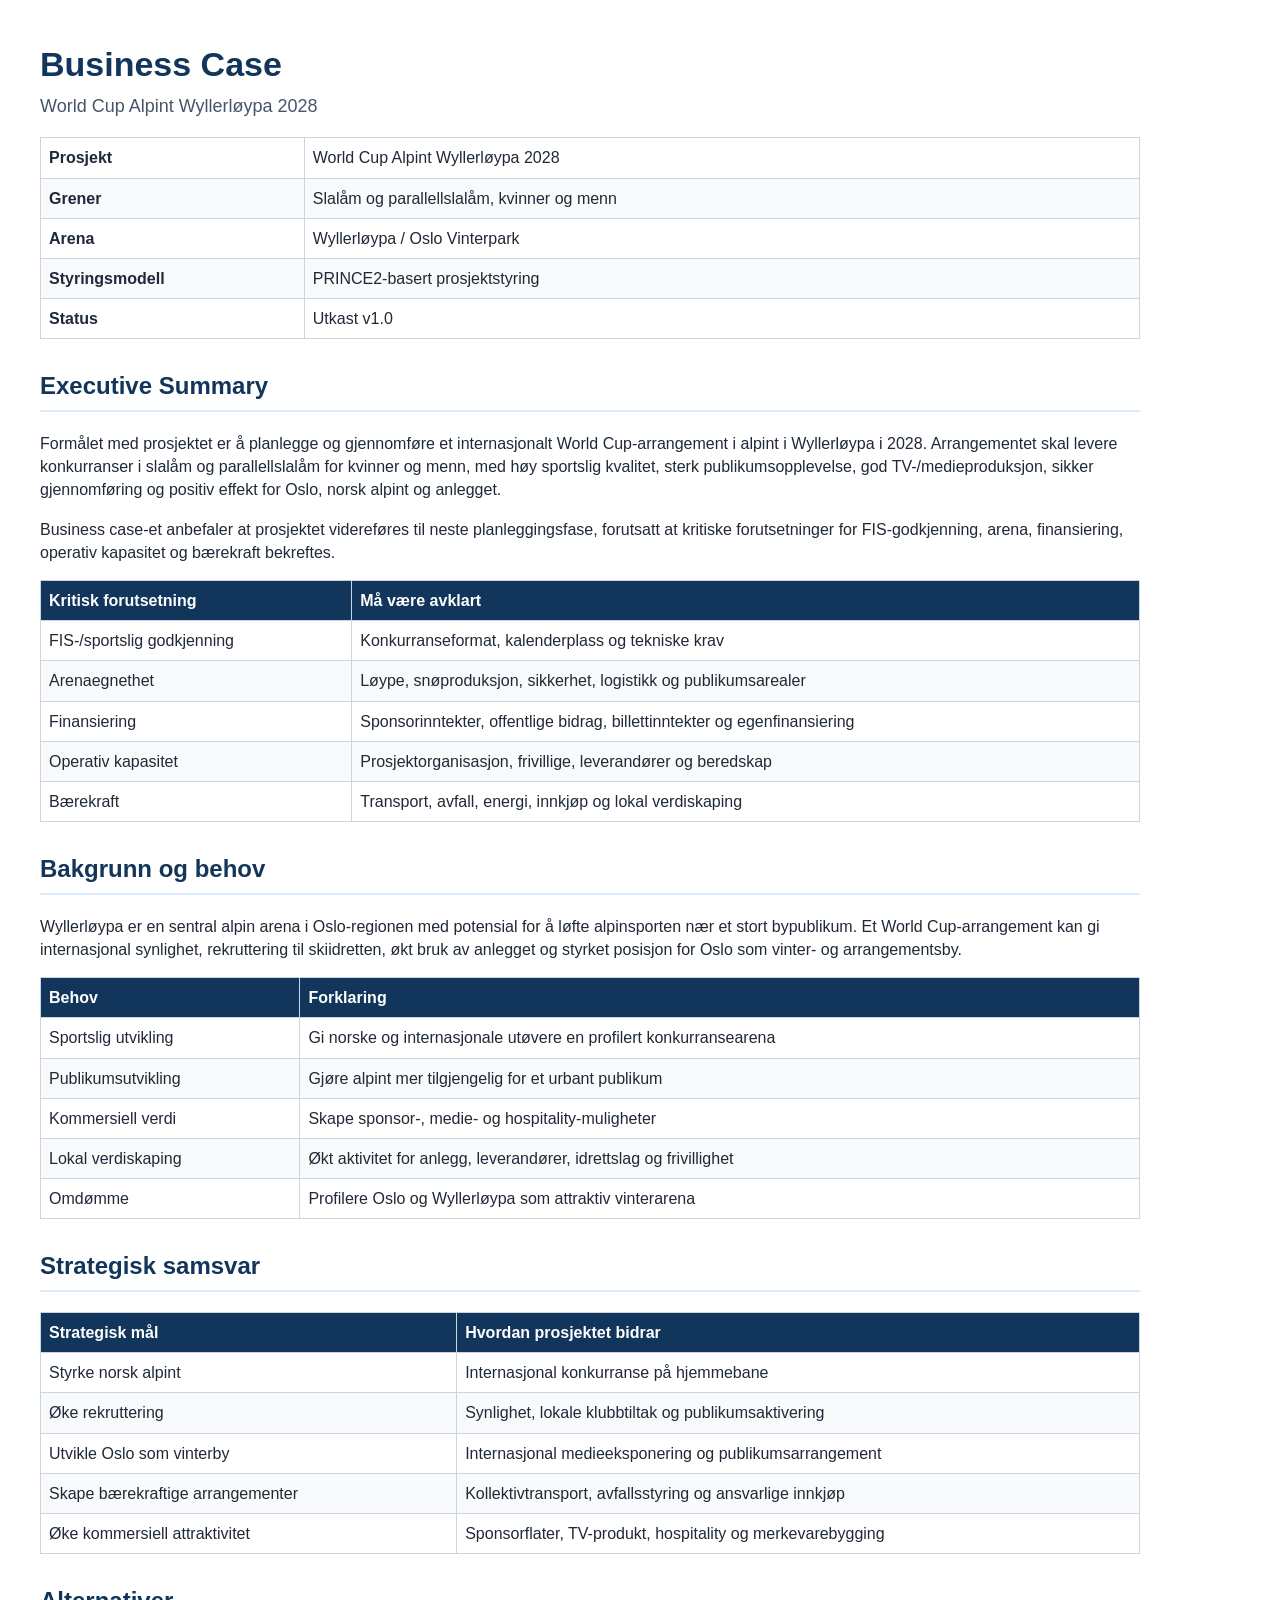
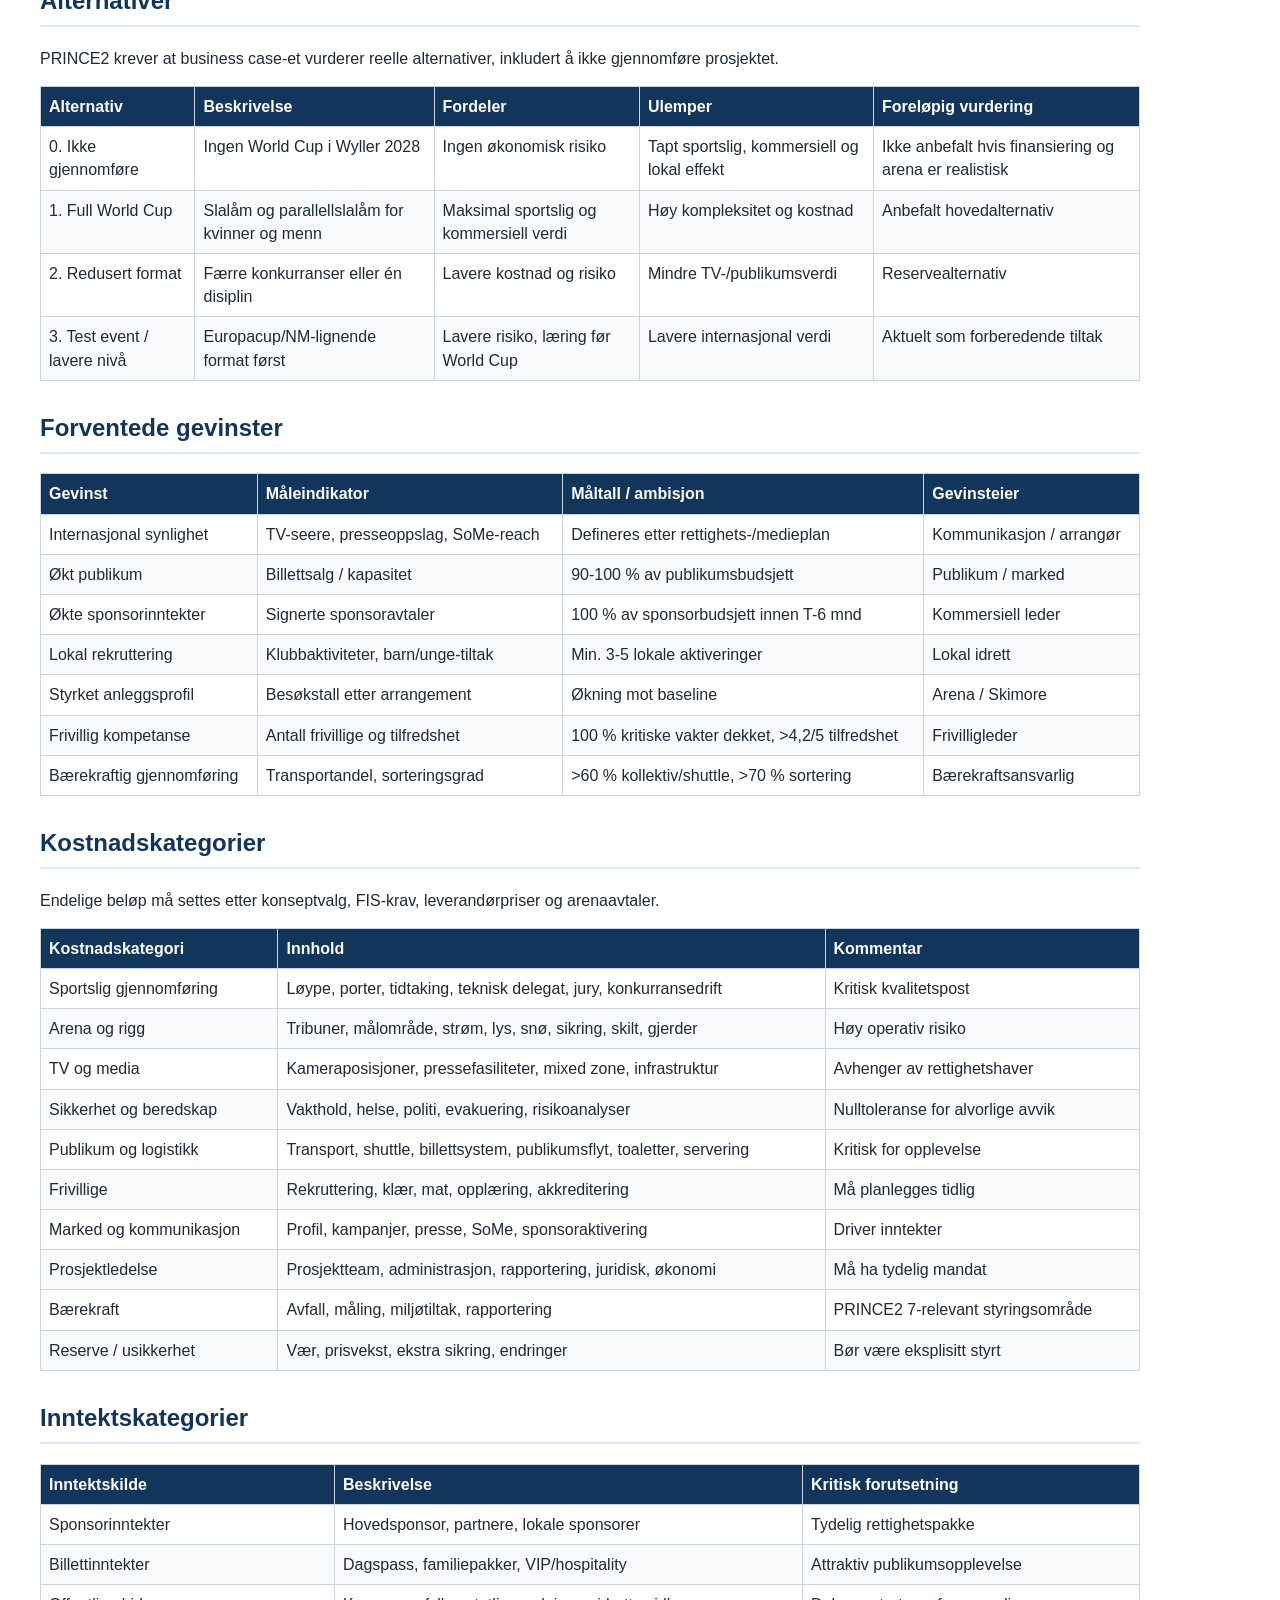
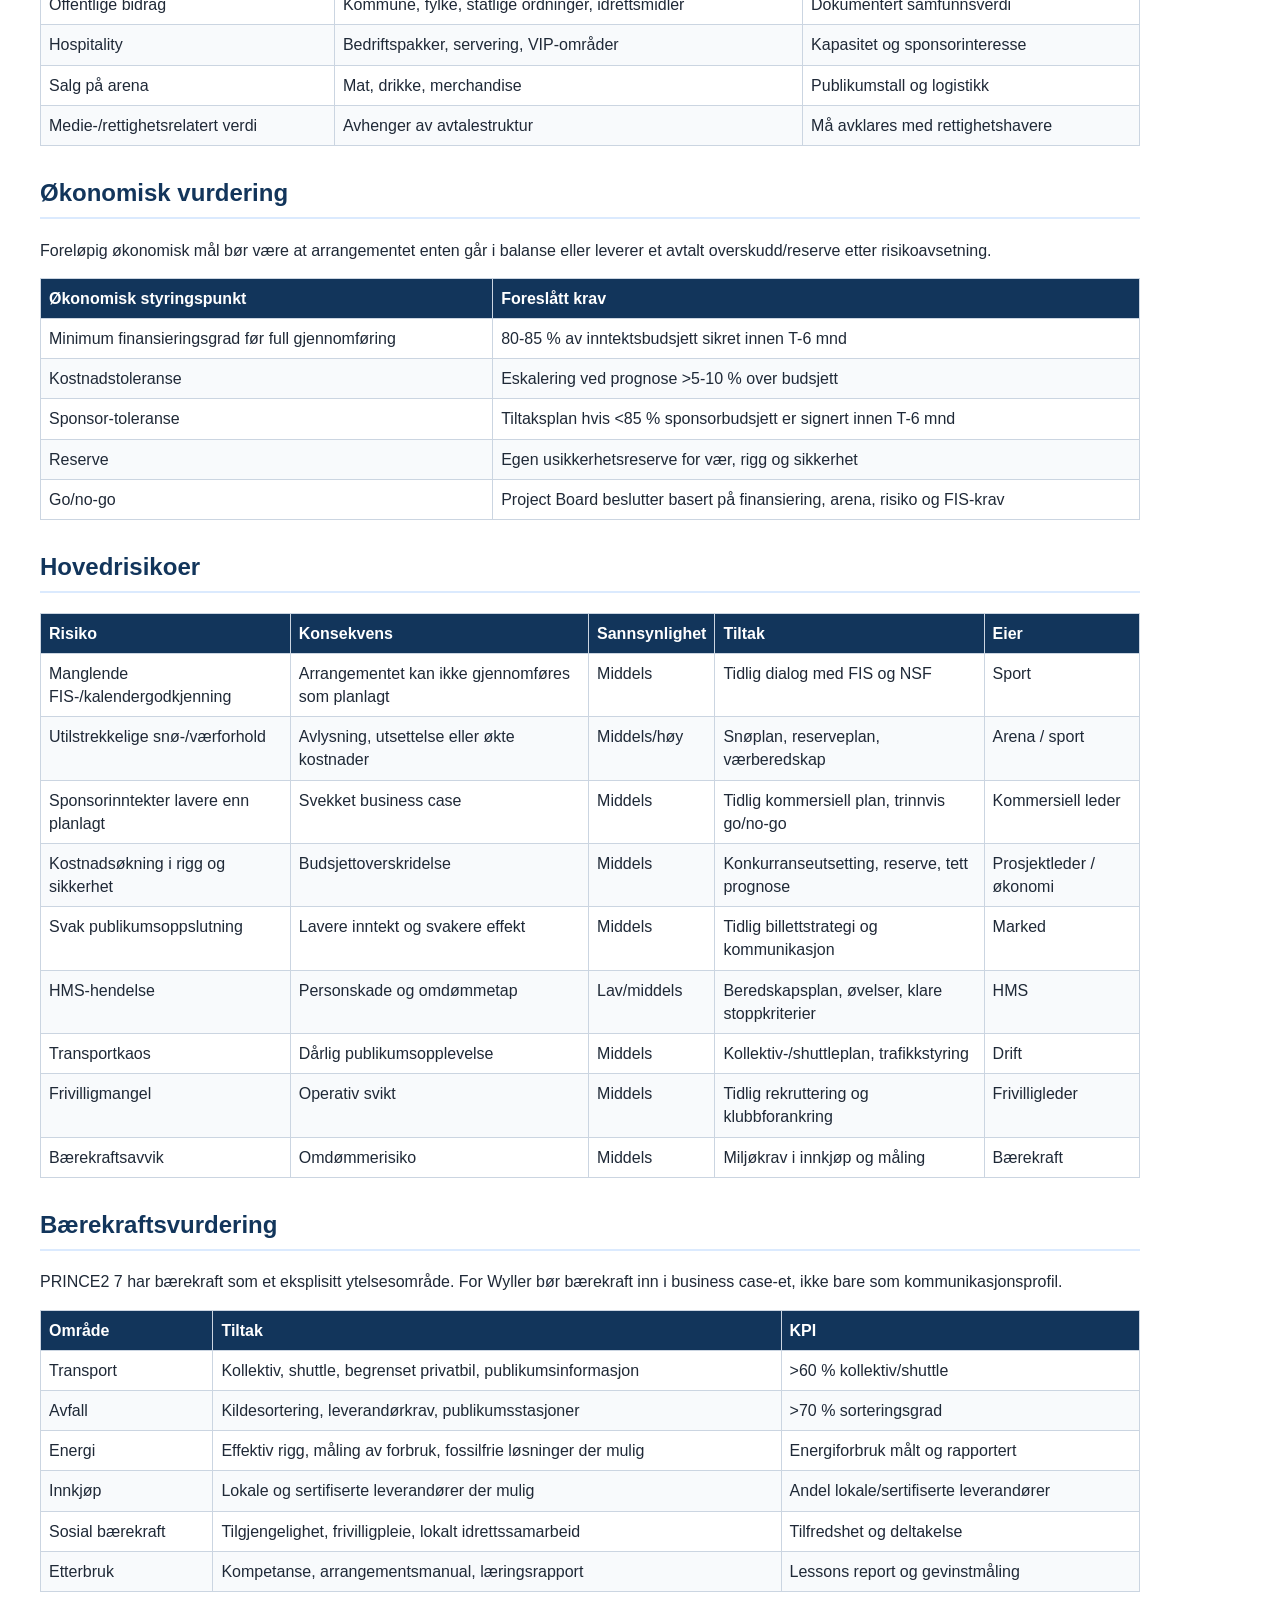
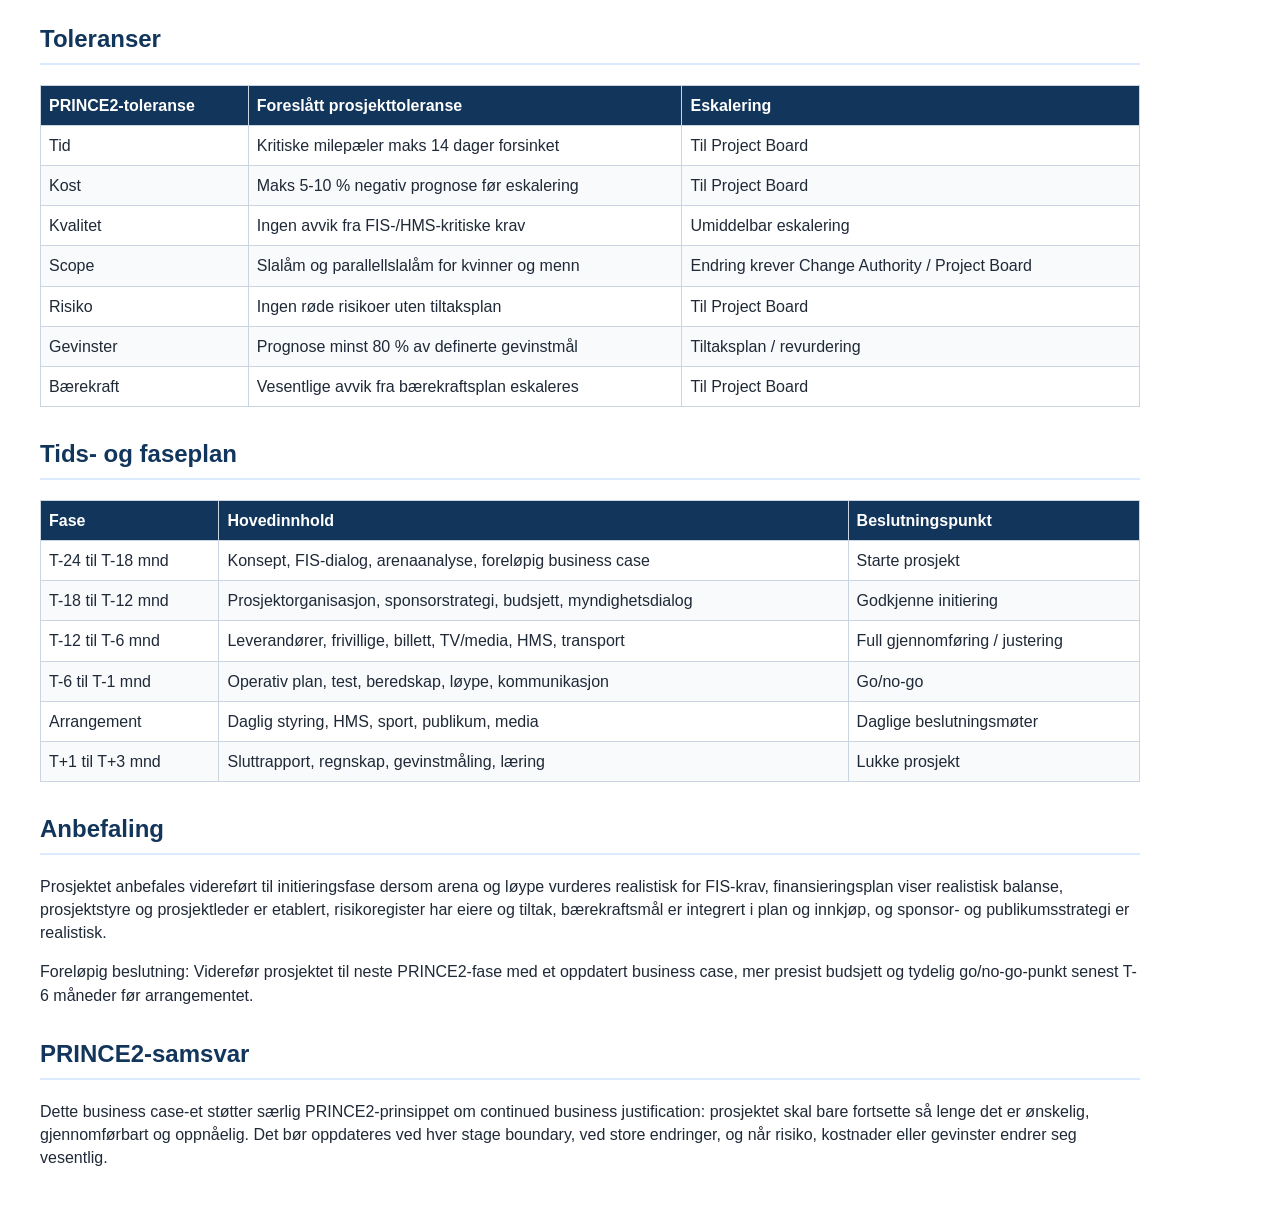
==== index.html @ 9fa23215 "Rename index to index.html" ====
<!doctype html><html lang="no"><head><meta charset="utf-8"><title>Business Case - World Cup Alpint Wyllerløypa 2028</title><style>body{font-family:Arial,sans-serif;color:#1f2937;line-height:1.45;margin:40px;max-width:1100px}h1{color:#12355b;font-size:34px;margin-bottom:4px}h2{color:#12355b;margin-top:30px;border-bottom:2px solid #dbeafe;padding-bottom:6px}table{border-collapse:collapse;width:100%;margin:14px 0 22px}th{background:#12355b;color:white;text-align:left}th,td{border:1px solid #cbd5e1;padding:8px;vertical-align:top}tr:nth-child(even) td{background:#f8fafc}.meta td:first-child{font-weight:bold;width:24%}.subtitle{color:#475569;font-size:18px;margin-top:0}</style></head><body>
<h1>Business Case</h1><p class='subtitle'>World Cup Alpint Wyllerløypa 2028</p>
<table class='meta'><tbody><tr><td>Prosjekt</td><td>World Cup Alpint Wyllerløypa 2028</td></tr><tr><td>Grener</td><td>Slalåm og parallellslalåm, kvinner og menn</td></tr><tr><td>Arena</td><td>Wyllerløypa / Oslo Vinterpark</td></tr><tr><td>Styringsmodell</td><td>PRINCE2-basert prosjektstyring</td></tr><tr><td>Status</td><td>Utkast v1.0</td></tr></tbody></table>
<h2>Executive Summary</h2>
<p>Formålet med prosjektet er å planlegge og gjennomføre et internasjonalt World Cup-arrangement i alpint i Wyllerløypa i 2028. Arrangementet skal levere konkurranser i slalåm og parallellslalåm for kvinner og menn, med høy sportslig kvalitet, sterk publikumsopplevelse, god TV-/medieproduksjon, sikker gjennomføring og positiv effekt for Oslo, norsk alpint og anlegget.</p>
<p>Business case-et anbefaler at prosjektet videreføres til neste planleggingsfase, forutsatt at kritiske forutsetninger for FIS-godkjenning, arena, finansiering, operativ kapasitet og bærekraft bekreftes.</p>
<table><thead><tr><th>Kritisk forutsetning</th><th>Må være avklart</th></tr></thead><tbody>
<tr><td>FIS-/sportslig godkjenning</td><td>Konkurranseformat, kalenderplass og tekniske krav</td></tr>
<tr><td>Arenaegnethet</td><td>Løype, snøproduksjon, sikkerhet, logistikk og publikumsarealer</td></tr>
<tr><td>Finansiering</td><td>Sponsorinntekter, offentlige bidrag, billettinntekter og egenfinansiering</td></tr>
<tr><td>Operativ kapasitet</td><td>Prosjektorganisasjon, frivillige, leverandører og beredskap</td></tr>
<tr><td>Bærekraft</td><td>Transport, avfall, energi, innkjøp og lokal verdiskaping</td></tr>
</tbody></table>
<h2>Bakgrunn og behov</h2>
<p>Wyllerløypa er en sentral alpin arena i Oslo-regionen med potensial for å løfte alpinsporten nær et stort bypublikum. Et World Cup-arrangement kan gi internasjonal synlighet, rekruttering til skiidretten, økt bruk av anlegget og styrket posisjon for Oslo som vinter- og arrangementsby.</p>
<table><thead><tr><th>Behov</th><th>Forklaring</th></tr></thead><tbody>
<tr><td>Sportslig utvikling</td><td>Gi norske og internasjonale utøvere en profilert konkurransearena</td></tr>
<tr><td>Publikumsutvikling</td><td>Gjøre alpint mer tilgjengelig for et urbant publikum</td></tr>
<tr><td>Kommersiell verdi</td><td>Skape sponsor-, medie- og hospitality-muligheter</td></tr>
<tr><td>Lokal verdiskaping</td><td>Økt aktivitet for anlegg, leverandører, idrettslag og frivillighet</td></tr>
<tr><td>Omdømme</td><td>Profilere Oslo og Wyllerløypa som attraktiv vinterarena</td></tr>
</tbody></table>
<h2>Strategisk samsvar</h2>
<table><thead><tr><th>Strategisk mål</th><th>Hvordan prosjektet bidrar</th></tr></thead><tbody>
<tr><td>Styrke norsk alpint</td><td>Internasjonal konkurranse på hjemmebane</td></tr>
<tr><td>Øke rekruttering</td><td>Synlighet, lokale klubbtiltak og publikumsaktivering</td></tr>
<tr><td>Utvikle Oslo som vinterby</td><td>Internasjonal medieeksponering og publikumsarrangement</td></tr>
<tr><td>Skape bærekraftige arrangementer</td><td>Kollektivtransport, avfallsstyring og ansvarlige innkjøp</td></tr>
<tr><td>Øke kommersiell attraktivitet</td><td>Sponsorflater, TV-produkt, hospitality og merkevarebygging</td></tr>
</tbody></table>
<h2>Alternativer</h2>
<p>PRINCE2 krever at business case-et vurderer reelle alternativer, inkludert å ikke gjennomføre prosjektet.</p>
<table><thead><tr><th>Alternativ</th><th>Beskrivelse</th><th>Fordeler</th><th>Ulemper</th><th>Foreløpig vurdering</th></tr></thead><tbody>
<tr><td>0. Ikke gjennomføre</td><td>Ingen World Cup i Wyller 2028</td><td>Ingen økonomisk risiko</td><td>Tapt sportslig, kommersiell og lokal effekt</td><td>Ikke anbefalt hvis finansiering og arena er realistisk</td></tr>
<tr><td>1. Full World Cup</td><td>Slalåm og parallellslalåm for kvinner og menn</td><td>Maksimal sportslig og kommersiell verdi</td><td>Høy kompleksitet og kostnad</td><td>Anbefalt hovedalternativ</td></tr>
<tr><td>2. Redusert format</td><td>Færre konkurranser eller én disiplin</td><td>Lavere kostnad og risiko</td><td>Mindre TV-/publikumsverdi</td><td>Reservealternativ</td></tr>
<tr><td>3. Test event / lavere nivå</td><td>Europacup/NM-lignende format først</td><td>Lavere risiko, læring før World Cup</td><td>Lavere internasjonal verdi</td><td>Aktuelt som forberedende tiltak</td></tr>
</tbody></table>
<h2>Forventede gevinster</h2>
<table><thead><tr><th>Gevinst</th><th>Måleindikator</th><th>Måltall / ambisjon</th><th>Gevinsteier</th></tr></thead><tbody>
<tr><td>Internasjonal synlighet</td><td>TV-seere, presseoppslag, SoMe-reach</td><td>Defineres etter rettighets-/medieplan</td><td>Kommunikasjon / arrangør</td></tr>
<tr><td>Økt publikum</td><td>Billettsalg / kapasitet</td><td>90-100 % av publikumsbudsjett</td><td>Publikum / marked</td></tr>
<tr><td>Økte sponsorinntekter</td><td>Signerte sponsoravtaler</td><td>100 % av sponsorbudsjett innen T-6 mnd</td><td>Kommersiell leder</td></tr>
<tr><td>Lokal rekruttering</td><td>Klubbaktiviteter, barn/unge-tiltak</td><td>Min. 3-5 lokale aktiveringer</td><td>Lokal idrett</td></tr>
<tr><td>Styrket anleggsprofil</td><td>Besøkstall etter arrangement</td><td>Økning mot baseline</td><td>Arena / Skimore</td></tr>
<tr><td>Frivillig kompetanse</td><td>Antall frivillige og tilfredshet</td><td>100 % kritiske vakter dekket, &gt;4,2/5 tilfredshet</td><td>Frivilligleder</td></tr>
<tr><td>Bærekraftig gjennomføring</td><td>Transportandel, sorteringsgrad</td><td>&gt;60 % kollektiv/shuttle, &gt;70 % sortering</td><td>Bærekraftsansvarlig</td></tr>
</tbody></table>
<h2>Kostnadskategorier</h2>
<p>Endelige beløp må settes etter konseptvalg, FIS-krav, leverandørpriser og arenaavtaler.</p>
<table><thead><tr><th>Kostnadskategori</th><th>Innhold</th><th>Kommentar</th></tr></thead><tbody>
<tr><td>Sportslig gjennomføring</td><td>Løype, porter, tidtaking, teknisk delegat, jury, konkurransedrift</td><td>Kritisk kvalitetspost</td></tr>
<tr><td>Arena og rigg</td><td>Tribuner, målområde, strøm, lys, snø, sikring, skilt, gjerder</td><td>Høy operativ risiko</td></tr>
<tr><td>TV og media</td><td>Kameraposisjoner, pressefasiliteter, mixed zone, infrastruktur</td><td>Avhenger av rettighetshaver</td></tr>
<tr><td>Sikkerhet og beredskap</td><td>Vakthold, helse, politi, evakuering, risikoanalyser</td><td>Nulltoleranse for alvorlige avvik</td></tr>
<tr><td>Publikum og logistikk</td><td>Transport, shuttle, billettsystem, publikumsflyt, toaletter, servering</td><td>Kritisk for opplevelse</td></tr>
<tr><td>Frivillige</td><td>Rekruttering, klær, mat, opplæring, akkreditering</td><td>Må planlegges tidlig</td></tr>
<tr><td>Marked og kommunikasjon</td><td>Profil, kampanjer, presse, SoMe, sponsoraktivering</td><td>Driver inntekter</td></tr>
<tr><td>Prosjektledelse</td><td>Prosjektteam, administrasjon, rapportering, juridisk, økonomi</td><td>Må ha tydelig mandat</td></tr>
<tr><td>Bærekraft</td><td>Avfall, måling, miljøtiltak, rapportering</td><td>PRINCE2 7-relevant styringsområde</td></tr>
<tr><td>Reserve / usikkerhet</td><td>Vær, prisvekst, ekstra sikring, endringer</td><td>Bør være eksplisitt styrt</td></tr>
</tbody></table>
<h2>Inntektskategorier</h2>
<table><thead><tr><th>Inntektskilde</th><th>Beskrivelse</th><th>Kritisk forutsetning</th></tr></thead><tbody>
<tr><td>Sponsorinntekter</td><td>Hovedsponsor, partnere, lokale sponsorer</td><td>Tydelig rettighetspakke</td></tr>
<tr><td>Billettinntekter</td><td>Dagspass, familiepakker, VIP/hospitality</td><td>Attraktiv publikumsopplevelse</td></tr>
<tr><td>Offentlige bidrag</td><td>Kommune, fylke, statlige ordninger, idrettsmidler</td><td>Dokumentert samfunnsverdi</td></tr>
<tr><td>Hospitality</td><td>Bedriftspakker, servering, VIP-områder</td><td>Kapasitet og sponsorinteresse</td></tr>
<tr><td>Salg på arena</td><td>Mat, drikke, merchandise</td><td>Publikumstall og logistikk</td></tr>
<tr><td>Medie-/rettighetsrelatert verdi</td><td>Avhenger av avtalestruktur</td><td>Må avklares med rettighetshavere</td></tr>
</tbody></table>
<h2>Økonomisk vurdering</h2>
<p>Foreløpig økonomisk mål bør være at arrangementet enten går i balanse eller leverer et avtalt overskudd/reserve etter risikoavsetning.</p>
<table><thead><tr><th>Økonomisk styringspunkt</th><th>Foreslått krav</th></tr></thead><tbody>
<tr><td>Minimum finansieringsgrad før full gjennomføring</td><td>80-85 % av inntektsbudsjett sikret innen T-6 mnd</td></tr>
<tr><td>Kostnadstoleranse</td><td>Eskalering ved prognose &gt;5-10 % over budsjett</td></tr>
<tr><td>Sponsor-toleranse</td><td>Tiltaksplan hvis &lt;85 % sponsorbudsjett er signert innen T-6 mnd</td></tr>
<tr><td>Reserve</td><td>Egen usikkerhetsreserve for vær, rigg og sikkerhet</td></tr>
<tr><td>Go/no-go</td><td>Project Board beslutter basert på finansiering, arena, risiko og FIS-krav</td></tr>
</tbody></table>
<h2>Hovedrisikoer</h2>
<table><thead><tr><th>Risiko</th><th>Konsekvens</th><th>Sannsynlighet</th><th>Tiltak</th><th>Eier</th></tr></thead><tbody>
<tr><td>Manglende FIS-/kalendergodkjenning</td><td>Arrangementet kan ikke gjennomføres som planlagt</td><td>Middels</td><td>Tidlig dialog med FIS og NSF</td><td>Sport</td></tr>
<tr><td>Utilstrekkelige snø-/værforhold</td><td>Avlysning, utsettelse eller økte kostnader</td><td>Middels/høy</td><td>Snøplan, reserveplan, værberedskap</td><td>Arena / sport</td></tr>
<tr><td>Sponsorinntekter lavere enn planlagt</td><td>Svekket business case</td><td>Middels</td><td>Tidlig kommersiell plan, trinnvis go/no-go</td><td>Kommersiell leder</td></tr>
<tr><td>Kostnadsøkning i rigg og sikkerhet</td><td>Budsjettoverskridelse</td><td>Middels</td><td>Konkurranseutsetting, reserve, tett prognose</td><td>Prosjektleder / økonomi</td></tr>
<tr><td>Svak publikumsoppslutning</td><td>Lavere inntekt og svakere effekt</td><td>Middels</td><td>Tidlig billettstrategi og kommunikasjon</td><td>Marked</td></tr>
<tr><td>HMS-hendelse</td><td>Personskade og omdømmetap</td><td>Lav/middels</td><td>Beredskapsplan, øvelser, klare stoppkriterier</td><td>HMS</td></tr>
<tr><td>Transportkaos</td><td>Dårlig publikumsopplevelse</td><td>Middels</td><td>Kollektiv-/shuttleplan, trafikkstyring</td><td>Drift</td></tr>
<tr><td>Frivilligmangel</td><td>Operativ svikt</td><td>Middels</td><td>Tidlig rekruttering og klubbforankring</td><td>Frivilligleder</td></tr>
<tr><td>Bærekraftsavvik</td><td>Omdømmerisiko</td><td>Middels</td><td>Miljøkrav i innkjøp og måling</td><td>Bærekraft</td></tr>
</tbody></table>
<h2>Bærekraftsvurdering</h2>
<p>PRINCE2 7 har bærekraft som et eksplisitt ytelsesområde. For Wyller bør bærekraft inn i business case-et, ikke bare som kommunikasjonsprofil.</p>
<table><thead><tr><th>Område</th><th>Tiltak</th><th>KPI</th></tr></thead><tbody>
<tr><td>Transport</td><td>Kollektiv, shuttle, begrenset privatbil, publikumsinformasjon</td><td>&gt;60 % kollektiv/shuttle</td></tr>
<tr><td>Avfall</td><td>Kildesortering, leverandørkrav, publikumsstasjoner</td><td>&gt;70 % sorteringsgrad</td></tr>
<tr><td>Energi</td><td>Effektiv rigg, måling av forbruk, fossilfrie løsninger der mulig</td><td>Energiforbruk målt og rapportert</td></tr>
<tr><td>Innkjøp</td><td>Lokale og sertifiserte leverandører der mulig</td><td>Andel lokale/sertifiserte leverandører</td></tr>
<tr><td>Sosial bærekraft</td><td>Tilgjengelighet, frivilligpleie, lokalt idrettssamarbeid</td><td>Tilfredshet og deltakelse</td></tr>
<tr><td>Etterbruk</td><td>Kompetanse, arrangementsmanual, læringsrapport</td><td>Lessons report og gevinstmåling</td></tr>
</tbody></table>
<h2>Toleranser</h2>
<table><thead><tr><th>PRINCE2-toleranse</th><th>Foreslått prosjekttoleranse</th><th>Eskalering</th></tr></thead><tbody>
<tr><td>Tid</td><td>Kritiske milepæler maks 14 dager forsinket</td><td>Til Project Board</td></tr>
<tr><td>Kost</td><td>Maks 5-10 % negativ prognose før eskalering</td><td>Til Project Board</td></tr>
<tr><td>Kvalitet</td><td>Ingen avvik fra FIS-/HMS-kritiske krav</td><td>Umiddelbar eskalering</td></tr>
<tr><td>Scope</td><td>Slalåm og parallellslalåm for kvinner og menn</td><td>Endring krever Change Authority / Project Board</td></tr>
<tr><td>Risiko</td><td>Ingen røde risikoer uten tiltaksplan</td><td>Til Project Board</td></tr>
<tr><td>Gevinster</td><td>Prognose minst 80 % av definerte gevinstmål</td><td>Tiltaksplan / revurdering</td></tr>
<tr><td>Bærekraft</td><td>Vesentlige avvik fra bærekraftsplan eskaleres</td><td>Til Project Board</td></tr>
</tbody></table>
<h2>Tids- og faseplan</h2>
<table><thead><tr><th>Fase</th><th>Hovedinnhold</th><th>Beslutningspunkt</th></tr></thead><tbody>
<tr><td>T-24 til T-18 mnd</td><td>Konsept, FIS-dialog, arenaanalyse, foreløpig business case</td><td>Starte prosjekt</td></tr>
<tr><td>T-18 til T-12 mnd</td><td>Prosjektorganisasjon, sponsorstrategi, budsjett, myndighetsdialog</td><td>Godkjenne initiering</td></tr>
<tr><td>T-12 til T-6 mnd</td><td>Leverandører, frivillige, billett, TV/media, HMS, transport</td><td>Full gjennomføring / justering</td></tr>
<tr><td>T-6 til T-1 mnd</td><td>Operativ plan, test, beredskap, løype, kommunikasjon</td><td>Go/no-go</td></tr>
<tr><td>Arrangement</td><td>Daglig styring, HMS, sport, publikum, media</td><td>Daglige beslutningsmøter</td></tr>
<tr><td>T+1 til T+3 mnd</td><td>Sluttrapport, regnskap, gevinstmåling, læring</td><td>Lukke prosjekt</td></tr>
</tbody></table>
<h2>Anbefaling</h2>
<p>Prosjektet anbefales videreført til initieringsfase dersom arena og løype vurderes realistisk for FIS-krav, finansieringsplan viser realistisk balanse, prosjektstyre og prosjektleder er etablert, risikoregister har eiere og tiltak, bærekraftsmål er integrert i plan og innkjøp, og sponsor- og publikumsstrategi er realistisk.</p>
<p>Foreløpig beslutning: Viderefør prosjektet til neste PRINCE2-fase med et oppdatert business case, mer presist budsjett og tydelig go/no-go-punkt senest T-6 måneder før arrangementet.</p>
<h2>PRINCE2-samsvar</h2>
<p>Dette business case-et støtter særlig PRINCE2-prinsippet om continued business justification: prosjektet skal bare fortsette så lenge det er ønskelig, gjennomførbart og oppnåelig. Det bør oppdateres ved hver stage boundary, ved store endringer, og når risiko, kostnader eller gevinster endrer seg vesentlig.</p>
</body></html>
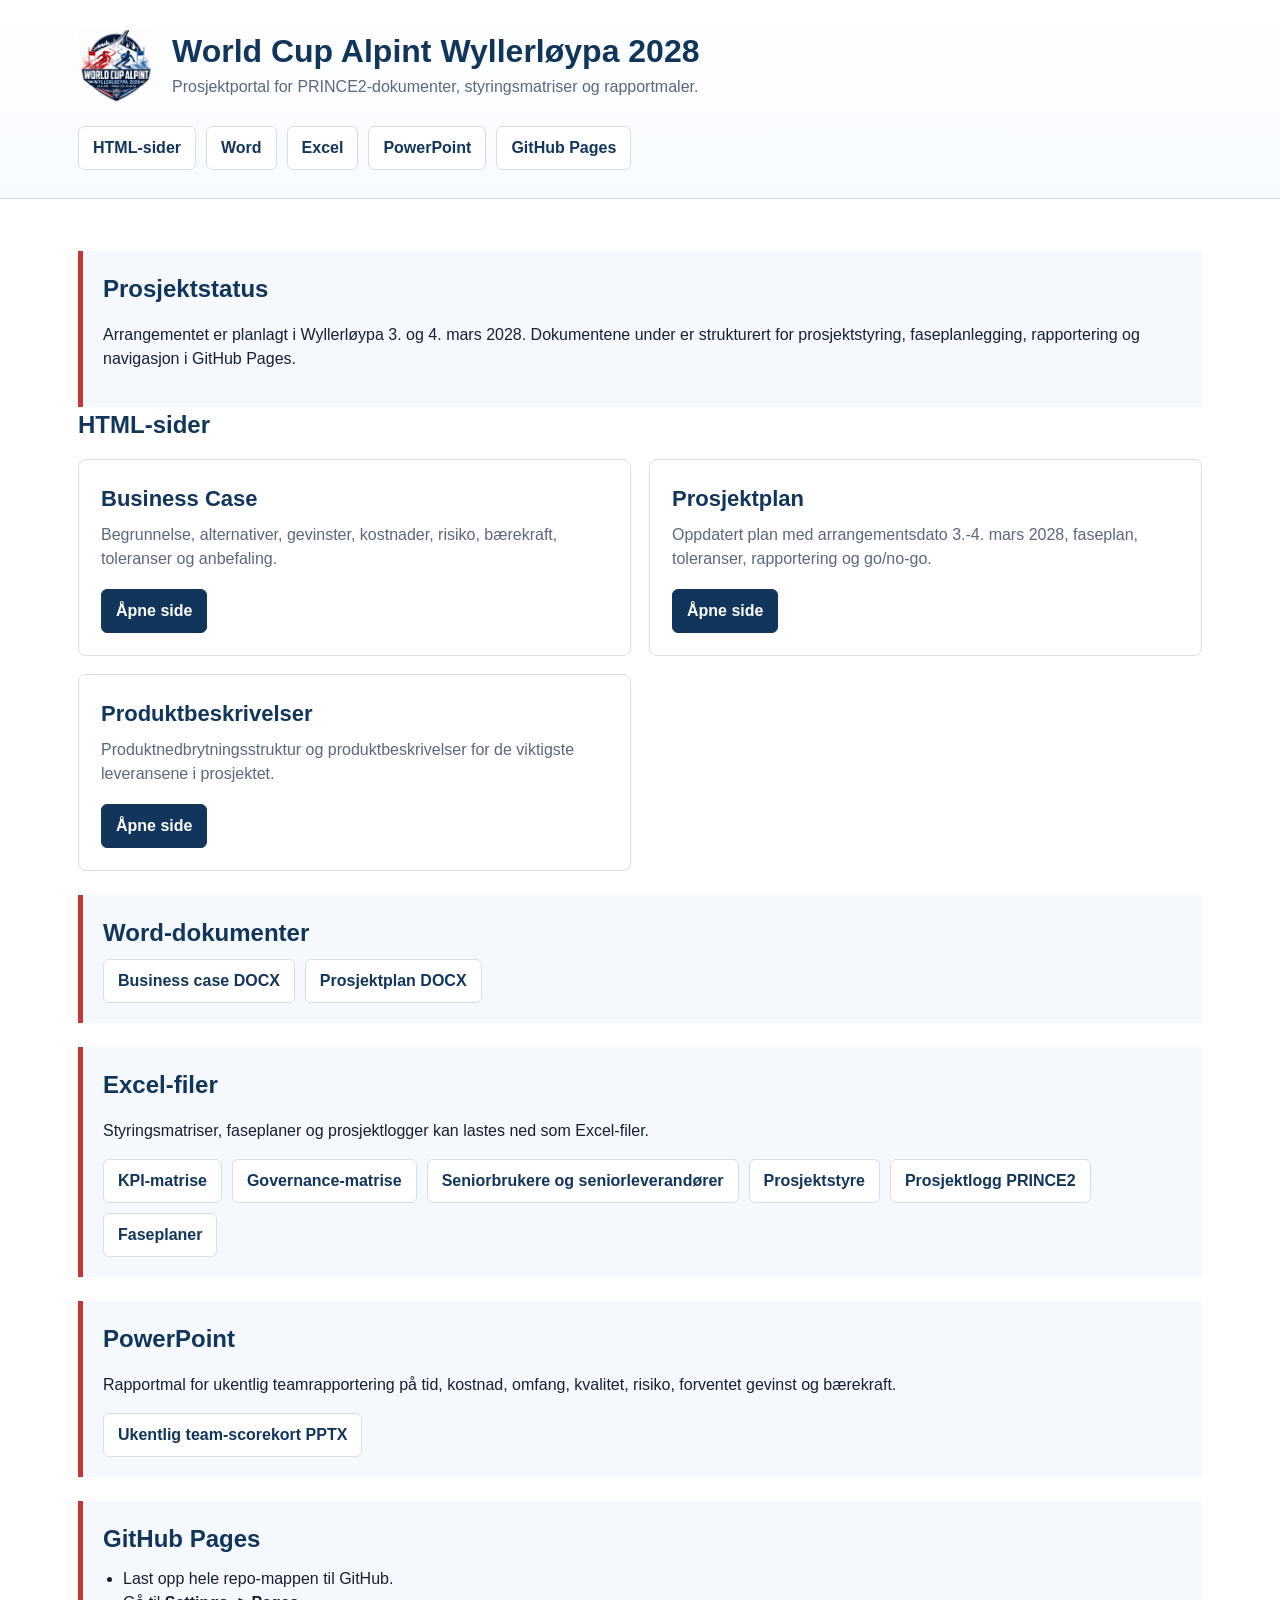
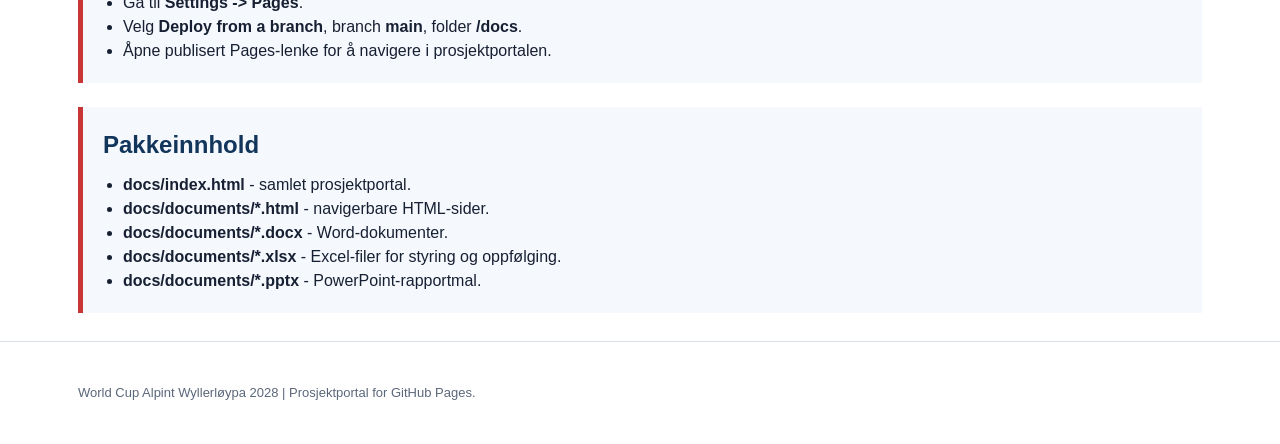
==== commit 23f03efa: "Add files via upload" ====
--- a/index.html
+++ b/index.html
@@ -1,127 +1,121 @@
-<!doctype html><html lang="no"><head><meta charset="utf-8"><title>Business Case - World Cup Alpint Wyllerløypa 2028</title><style>body{font-family:Arial,sans-serif;color:#1f2937;line-height:1.45;margin:40px;max-width:1100px}h1{color:#12355b;font-size:34px;margin-bottom:4px}h2{color:#12355b;margin-top:30px;border-bottom:2px solid #dbeafe;padding-bottom:6px}table{border-collapse:collapse;width:100%;margin:14px 0 22px}th{background:#12355b;color:white;text-align:left}th,td{border:1px solid #cbd5e1;padding:8px;vertical-align:top}tr:nth-child(even) td{background:#f8fafc}.meta td:first-child{font-weight:bold;width:24%}.subtitle{color:#475569;font-size:18px;margin-top:0}</style></head><body>
-<h1>Business Case</h1><p class='subtitle'>World Cup Alpint Wyllerløypa 2028</p>
-<table class='meta'><tbody><tr><td>Prosjekt</td><td>World Cup Alpint Wyllerløypa 2028</td></tr><tr><td>Grener</td><td>Slalåm og parallellslalåm, kvinner og menn</td></tr><tr><td>Arena</td><td>Wyllerløypa / Oslo Vinterpark</td></tr><tr><td>Styringsmodell</td><td>PRINCE2-basert prosjektstyring</td></tr><tr><td>Status</td><td>Utkast v1.0</td></tr></tbody></table>
-<h2>Executive Summary</h2>
-<p>Formålet med prosjektet er å planlegge og gjennomføre et internasjonalt World Cup-arrangement i alpint i Wyllerløypa i 2028. Arrangementet skal levere konkurranser i slalåm og parallellslalåm for kvinner og menn, med høy sportslig kvalitet, sterk publikumsopplevelse, god TV-/medieproduksjon, sikker gjennomføring og positiv effekt for Oslo, norsk alpint og anlegget.</p>
-<p>Business case-et anbefaler at prosjektet videreføres til neste planleggingsfase, forutsatt at kritiske forutsetninger for FIS-godkjenning, arena, finansiering, operativ kapasitet og bærekraft bekreftes.</p>
-<table><thead><tr><th>Kritisk forutsetning</th><th>Må være avklart</th></tr></thead><tbody>
-<tr><td>FIS-/sportslig godkjenning</td><td>Konkurranseformat, kalenderplass og tekniske krav</td></tr>
-<tr><td>Arenaegnethet</td><td>Løype, snøproduksjon, sikkerhet, logistikk og publikumsarealer</td></tr>
-<tr><td>Finansiering</td><td>Sponsorinntekter, offentlige bidrag, billettinntekter og egenfinansiering</td></tr>
-<tr><td>Operativ kapasitet</td><td>Prosjektorganisasjon, frivillige, leverandører og beredskap</td></tr>
-<tr><td>Bærekraft</td><td>Transport, avfall, energi, innkjøp og lokal verdiskaping</td></tr>
-</tbody></table>
-<h2>Bakgrunn og behov</h2>
-<p>Wyllerløypa er en sentral alpin arena i Oslo-regionen med potensial for å løfte alpinsporten nær et stort bypublikum. Et World Cup-arrangement kan gi internasjonal synlighet, rekruttering til skiidretten, økt bruk av anlegget og styrket posisjon for Oslo som vinter- og arrangementsby.</p>
-<table><thead><tr><th>Behov</th><th>Forklaring</th></tr></thead><tbody>
-<tr><td>Sportslig utvikling</td><td>Gi norske og internasjonale utøvere en profilert konkurransearena</td></tr>
-<tr><td>Publikumsutvikling</td><td>Gjøre alpint mer tilgjengelig for et urbant publikum</td></tr>
-<tr><td>Kommersiell verdi</td><td>Skape sponsor-, medie- og hospitality-muligheter</td></tr>
-<tr><td>Lokal verdiskaping</td><td>Økt aktivitet for anlegg, leverandører, idrettslag og frivillighet</td></tr>
-<tr><td>Omdømme</td><td>Profilere Oslo og Wyllerløypa som attraktiv vinterarena</td></tr>
-</tbody></table>
-<h2>Strategisk samsvar</h2>
-<table><thead><tr><th>Strategisk mål</th><th>Hvordan prosjektet bidrar</th></tr></thead><tbody>
-<tr><td>Styrke norsk alpint</td><td>Internasjonal konkurranse på hjemmebane</td></tr>
-<tr><td>Øke rekruttering</td><td>Synlighet, lokale klubbtiltak og publikumsaktivering</td></tr>
-<tr><td>Utvikle Oslo som vinterby</td><td>Internasjonal medieeksponering og publikumsarrangement</td></tr>
-<tr><td>Skape bærekraftige arrangementer</td><td>Kollektivtransport, avfallsstyring og ansvarlige innkjøp</td></tr>
-<tr><td>Øke kommersiell attraktivitet</td><td>Sponsorflater, TV-produkt, hospitality og merkevarebygging</td></tr>
-</tbody></table>
-<h2>Alternativer</h2>
-<p>PRINCE2 krever at business case-et vurderer reelle alternativer, inkludert å ikke gjennomføre prosjektet.</p>
-<table><thead><tr><th>Alternativ</th><th>Beskrivelse</th><th>Fordeler</th><th>Ulemper</th><th>Foreløpig vurdering</th></tr></thead><tbody>
-<tr><td>0. Ikke gjennomføre</td><td>Ingen World Cup i Wyller 2028</td><td>Ingen økonomisk risiko</td><td>Tapt sportslig, kommersiell og lokal effekt</td><td>Ikke anbefalt hvis finansiering og arena er realistisk</td></tr>
-<tr><td>1. Full World Cup</td><td>Slalåm og parallellslalåm for kvinner og menn</td><td>Maksimal sportslig og kommersiell verdi</td><td>Høy kompleksitet og kostnad</td><td>Anbefalt hovedalternativ</td></tr>
-<tr><td>2. Redusert format</td><td>Færre konkurranser eller én disiplin</td><td>Lavere kostnad og risiko</td><td>Mindre TV-/publikumsverdi</td><td>Reservealternativ</td></tr>
-<tr><td>3. Test event / lavere nivå</td><td>Europacup/NM-lignende format først</td><td>Lavere risiko, læring før World Cup</td><td>Lavere internasjonal verdi</td><td>Aktuelt som forberedende tiltak</td></tr>
-</tbody></table>
-<h2>Forventede gevinster</h2>
-<table><thead><tr><th>Gevinst</th><th>Måleindikator</th><th>Måltall / ambisjon</th><th>Gevinsteier</th></tr></thead><tbody>
-<tr><td>Internasjonal synlighet</td><td>TV-seere, presseoppslag, SoMe-reach</td><td>Defineres etter rettighets-/medieplan</td><td>Kommunikasjon / arrangør</td></tr>
-<tr><td>Økt publikum</td><td>Billettsalg / kapasitet</td><td>90-100 % av publikumsbudsjett</td><td>Publikum / marked</td></tr>
-<tr><td>Økte sponsorinntekter</td><td>Signerte sponsoravtaler</td><td>100 % av sponsorbudsjett innen T-6 mnd</td><td>Kommersiell leder</td></tr>
-<tr><td>Lokal rekruttering</td><td>Klubbaktiviteter, barn/unge-tiltak</td><td>Min. 3-5 lokale aktiveringer</td><td>Lokal idrett</td></tr>
-<tr><td>Styrket anleggsprofil</td><td>Besøkstall etter arrangement</td><td>Økning mot baseline</td><td>Arena / Skimore</td></tr>
-<tr><td>Frivillig kompetanse</td><td>Antall frivillige og tilfredshet</td><td>100 % kritiske vakter dekket, &gt;4,2/5 tilfredshet</td><td>Frivilligleder</td></tr>
-<tr><td>Bærekraftig gjennomføring</td><td>Transportandel, sorteringsgrad</td><td>&gt;60 % kollektiv/shuttle, &gt;70 % sortering</td><td>Bærekraftsansvarlig</td></tr>
-</tbody></table>
-<h2>Kostnadskategorier</h2>
-<p>Endelige beløp må settes etter konseptvalg, FIS-krav, leverandørpriser og arenaavtaler.</p>
-<table><thead><tr><th>Kostnadskategori</th><th>Innhold</th><th>Kommentar</th></tr></thead><tbody>
-<tr><td>Sportslig gjennomføring</td><td>Løype, porter, tidtaking, teknisk delegat, jury, konkurransedrift</td><td>Kritisk kvalitetspost</td></tr>
-<tr><td>Arena og rigg</td><td>Tribuner, målområde, strøm, lys, snø, sikring, skilt, gjerder</td><td>Høy operativ risiko</td></tr>
-<tr><td>TV og media</td><td>Kameraposisjoner, pressefasiliteter, mixed zone, infrastruktur</td><td>Avhenger av rettighetshaver</td></tr>
-<tr><td>Sikkerhet og beredskap</td><td>Vakthold, helse, politi, evakuering, risikoanalyser</td><td>Nulltoleranse for alvorlige avvik</td></tr>
-<tr><td>Publikum og logistikk</td><td>Transport, shuttle, billettsystem, publikumsflyt, toaletter, servering</td><td>Kritisk for opplevelse</td></tr>
-<tr><td>Frivillige</td><td>Rekruttering, klær, mat, opplæring, akkreditering</td><td>Må planlegges tidlig</td></tr>
-<tr><td>Marked og kommunikasjon</td><td>Profil, kampanjer, presse, SoMe, sponsoraktivering</td><td>Driver inntekter</td></tr>
-<tr><td>Prosjektledelse</td><td>Prosjektteam, administrasjon, rapportering, juridisk, økonomi</td><td>Må ha tydelig mandat</td></tr>
-<tr><td>Bærekraft</td><td>Avfall, måling, miljøtiltak, rapportering</td><td>PRINCE2 7-relevant styringsområde</td></tr>
-<tr><td>Reserve / usikkerhet</td><td>Vær, prisvekst, ekstra sikring, endringer</td><td>Bør være eksplisitt styrt</td></tr>
-</tbody></table>
-<h2>Inntektskategorier</h2>
-<table><thead><tr><th>Inntektskilde</th><th>Beskrivelse</th><th>Kritisk forutsetning</th></tr></thead><tbody>
-<tr><td>Sponsorinntekter</td><td>Hovedsponsor, partnere, lokale sponsorer</td><td>Tydelig rettighetspakke</td></tr>
-<tr><td>Billettinntekter</td><td>Dagspass, familiepakker, VIP/hospitality</td><td>Attraktiv publikumsopplevelse</td></tr>
-<tr><td>Offentlige bidrag</td><td>Kommune, fylke, statlige ordninger, idrettsmidler</td><td>Dokumentert samfunnsverdi</td></tr>
-<tr><td>Hospitality</td><td>Bedriftspakker, servering, VIP-områder</td><td>Kapasitet og sponsorinteresse</td></tr>
-<tr><td>Salg på arena</td><td>Mat, drikke, merchandise</td><td>Publikumstall og logistikk</td></tr>
-<tr><td>Medie-/rettighetsrelatert verdi</td><td>Avhenger av avtalestruktur</td><td>Må avklares med rettighetshavere</td></tr>
-</tbody></table>
-<h2>Økonomisk vurdering</h2>
-<p>Foreløpig økonomisk mål bør være at arrangementet enten går i balanse eller leverer et avtalt overskudd/reserve etter risikoavsetning.</p>
-<table><thead><tr><th>Økonomisk styringspunkt</th><th>Foreslått krav</th></tr></thead><tbody>
-<tr><td>Minimum finansieringsgrad før full gjennomføring</td><td>80-85 % av inntektsbudsjett sikret innen T-6 mnd</td></tr>
-<tr><td>Kostnadstoleranse</td><td>Eskalering ved prognose &gt;5-10 % over budsjett</td></tr>
-<tr><td>Sponsor-toleranse</td><td>Tiltaksplan hvis &lt;85 % sponsorbudsjett er signert innen T-6 mnd</td></tr>
-<tr><td>Reserve</td><td>Egen usikkerhetsreserve for vær, rigg og sikkerhet</td></tr>
-<tr><td>Go/no-go</td><td>Project Board beslutter basert på finansiering, arena, risiko og FIS-krav</td></tr>
-</tbody></table>
-<h2>Hovedrisikoer</h2>
-<table><thead><tr><th>Risiko</th><th>Konsekvens</th><th>Sannsynlighet</th><th>Tiltak</th><th>Eier</th></tr></thead><tbody>
-<tr><td>Manglende FIS-/kalendergodkjenning</td><td>Arrangementet kan ikke gjennomføres som planlagt</td><td>Middels</td><td>Tidlig dialog med FIS og NSF</td><td>Sport</td></tr>
-<tr><td>Utilstrekkelige snø-/værforhold</td><td>Avlysning, utsettelse eller økte kostnader</td><td>Middels/høy</td><td>Snøplan, reserveplan, værberedskap</td><td>Arena / sport</td></tr>
-<tr><td>Sponsorinntekter lavere enn planlagt</td><td>Svekket business case</td><td>Middels</td><td>Tidlig kommersiell plan, trinnvis go/no-go</td><td>Kommersiell leder</td></tr>
-<tr><td>Kostnadsøkning i rigg og sikkerhet</td><td>Budsjettoverskridelse</td><td>Middels</td><td>Konkurranseutsetting, reserve, tett prognose</td><td>Prosjektleder / økonomi</td></tr>
-<tr><td>Svak publikumsoppslutning</td><td>Lavere inntekt og svakere effekt</td><td>Middels</td><td>Tidlig billettstrategi og kommunikasjon</td><td>Marked</td></tr>
-<tr><td>HMS-hendelse</td><td>Personskade og omdømmetap</td><td>Lav/middels</td><td>Beredskapsplan, øvelser, klare stoppkriterier</td><td>HMS</td></tr>
-<tr><td>Transportkaos</td><td>Dårlig publikumsopplevelse</td><td>Middels</td><td>Kollektiv-/shuttleplan, trafikkstyring</td><td>Drift</td></tr>
-<tr><td>Frivilligmangel</td><td>Operativ svikt</td><td>Middels</td><td>Tidlig rekruttering og klubbforankring</td><td>Frivilligleder</td></tr>
-<tr><td>Bærekraftsavvik</td><td>Omdømmerisiko</td><td>Middels</td><td>Miljøkrav i innkjøp og måling</td><td>Bærekraft</td></tr>
-</tbody></table>
-<h2>Bærekraftsvurdering</h2>
-<p>PRINCE2 7 har bærekraft som et eksplisitt ytelsesområde. For Wyller bør bærekraft inn i business case-et, ikke bare som kommunikasjonsprofil.</p>
-<table><thead><tr><th>Område</th><th>Tiltak</th><th>KPI</th></tr></thead><tbody>
-<tr><td>Transport</td><td>Kollektiv, shuttle, begrenset privatbil, publikumsinformasjon</td><td>&gt;60 % kollektiv/shuttle</td></tr>
-<tr><td>Avfall</td><td>Kildesortering, leverandørkrav, publikumsstasjoner</td><td>&gt;70 % sorteringsgrad</td></tr>
-<tr><td>Energi</td><td>Effektiv rigg, måling av forbruk, fossilfrie løsninger der mulig</td><td>Energiforbruk målt og rapportert</td></tr>
-<tr><td>Innkjøp</td><td>Lokale og sertifiserte leverandører der mulig</td><td>Andel lokale/sertifiserte leverandører</td></tr>
-<tr><td>Sosial bærekraft</td><td>Tilgjengelighet, frivilligpleie, lokalt idrettssamarbeid</td><td>Tilfredshet og deltakelse</td></tr>
-<tr><td>Etterbruk</td><td>Kompetanse, arrangementsmanual, læringsrapport</td><td>Lessons report og gevinstmåling</td></tr>
-</tbody></table>
-<h2>Toleranser</h2>
-<table><thead><tr><th>PRINCE2-toleranse</th><th>Foreslått prosjekttoleranse</th><th>Eskalering</th></tr></thead><tbody>
-<tr><td>Tid</td><td>Kritiske milepæler maks 14 dager forsinket</td><td>Til Project Board</td></tr>
-<tr><td>Kost</td><td>Maks 5-10 % negativ prognose før eskalering</td><td>Til Project Board</td></tr>
-<tr><td>Kvalitet</td><td>Ingen avvik fra FIS-/HMS-kritiske krav</td><td>Umiddelbar eskalering</td></tr>
-<tr><td>Scope</td><td>Slalåm og parallellslalåm for kvinner og menn</td><td>Endring krever Change Authority / Project Board</td></tr>
-<tr><td>Risiko</td><td>Ingen røde risikoer uten tiltaksplan</td><td>Til Project Board</td></tr>
-<tr><td>Gevinster</td><td>Prognose minst 80 % av definerte gevinstmål</td><td>Tiltaksplan / revurdering</td></tr>
-<tr><td>Bærekraft</td><td>Vesentlige avvik fra bærekraftsplan eskaleres</td><td>Til Project Board</td></tr>
-</tbody></table>
-<h2>Tids- og faseplan</h2>
-<table><thead><tr><th>Fase</th><th>Hovedinnhold</th><th>Beslutningspunkt</th></tr></thead><tbody>
-<tr><td>T-24 til T-18 mnd</td><td>Konsept, FIS-dialog, arenaanalyse, foreløpig business case</td><td>Starte prosjekt</td></tr>
-<tr><td>T-18 til T-12 mnd</td><td>Prosjektorganisasjon, sponsorstrategi, budsjett, myndighetsdialog</td><td>Godkjenne initiering</td></tr>
-<tr><td>T-12 til T-6 mnd</td><td>Leverandører, frivillige, billett, TV/media, HMS, transport</td><td>Full gjennomføring / justering</td></tr>
-<tr><td>T-6 til T-1 mnd</td><td>Operativ plan, test, beredskap, løype, kommunikasjon</td><td>Go/no-go</td></tr>
-<tr><td>Arrangement</td><td>Daglig styring, HMS, sport, publikum, media</td><td>Daglige beslutningsmøter</td></tr>
-<tr><td>T+1 til T+3 mnd</td><td>Sluttrapport, regnskap, gevinstmåling, læring</td><td>Lukke prosjekt</td></tr>
-</tbody></table>
-<h2>Anbefaling</h2>
-<p>Prosjektet anbefales videreført til initieringsfase dersom arena og løype vurderes realistisk for FIS-krav, finansieringsplan viser realistisk balanse, prosjektstyre og prosjektleder er etablert, risikoregister har eiere og tiltak, bærekraftsmål er integrert i plan og innkjøp, og sponsor- og publikumsstrategi er realistisk.</p>
-<p>Foreløpig beslutning: Viderefør prosjektet til neste PRINCE2-fase med et oppdatert business case, mer presist budsjett og tydelig go/no-go-punkt senest T-6 måneder før arrangementet.</p>
-<h2>PRINCE2-samsvar</h2>
-<p>Dette business case-et støtter særlig PRINCE2-prinsippet om continued business justification: prosjektet skal bare fortsette så lenge det er ønskelig, gjennomførbart og oppnåelig. Det bør oppdateres ved hver stage boundary, ved store endringer, og når risiko, kostnader eller gevinster endrer seg vesentlig.</p>
-</body></html>
+<!doctype html>
+<html lang="no">
+<head>
+  <meta charset="utf-8">
+  <meta name="viewport" content="width=device-width, initial-scale=1">
+  <title>World Cup Alpint Wyllerløypa 2028</title>
+  <link rel="stylesheet" href="styles.css">
+</head>
+<body>
+  <header>
+    <div class="shell">
+      <div class="topbar">
+        <img class="logo" src="assets/logo.png" alt="World Cup Alpint Wyllerløypa 2028 logo">
+        <div>
+          <h1>World Cup Alpint Wyllerløypa 2028</h1>
+          <p class="subtitle">Prosjektportal for PRINCE2-dokumenter, styringsmatriser og rapportmaler.</p>
+        </div>
+      </div>
+      <nav aria-label="Hovednavigasjon">
+        <a href="#sider">HTML-sider</a>
+        <a href="#word">Word</a>
+        <a href="#excel">Excel</a>
+        <a href="#ppt">PowerPoint</a>
+        <a href="#github">GitHub Pages</a>
+      </nav>
+    </div>
+  </header>
+
+  <main class="shell">
+    <section class="summary">
+      <h2>Prosjektstatus</h2>
+      <p>Arrangementet er planlagt i Wyllerløypa 3. og 4. mars 2028. Dokumentene under er strukturert for prosjektstyring, faseplanlegging, rapportering og navigasjon i GitHub Pages.</p>
+    </section>
+
+    <section id="sider">
+      <h2 class="section-title">HTML-sider</h2>
+      <div class="grid">
+        <article class="card">
+          <h2>Business Case</h2>
+          <p>Begrunnelse, alternativer, gevinster, kostnader, risiko, bærekraft, toleranser og anbefaling.</p>
+          <div class="actions">
+            <a class="button primary" href="documents/business-case.html">Åpne side</a>
+          </div>
+        </article>
+
+        <article class="card">
+          <h2>Prosjektplan</h2>
+          <p>Oppdatert plan med arrangementsdato 3.-4. mars 2028, faseplan, toleranser, rapportering og go/no-go.</p>
+          <div class="actions">
+            <a class="button primary" href="documents/prosjektplan.html">Åpne side</a>
+          </div>
+        </article>
+
+        <article class="card">
+          <h2>Produktbeskrivelser</h2>
+          <p>Produktnedbrytningsstruktur og produktbeskrivelser for de viktigste leveransene i prosjektet.</p>
+          <div class="actions">
+            <a class="button primary" href="documents/produktbeskrivelser.html">Åpne side</a>
+          </div>
+        </article>
+      </div>
+    </section>
+
+    <section id="word" class="summary">
+      <h2>Word-dokumenter</h2>
+      <div class="actions">
+        <a class="button" href="documents/business-case.docx">Business case DOCX</a>
+        <a class="button" href="documents/prosjektplan.docx">Prosjektplan DOCX</a>
+      </div>
+    </section>
+
+    <section id="excel" class="summary">
+      <h2>Excel-filer</h2>
+      <p>Styringsmatriser, faseplaner og prosjektlogger kan lastes ned som Excel-filer.</p>
+      <div class="actions">
+        <a class="button" href="documents/kpi-matrise.xlsx">KPI-matrise</a>
+        <a class="button" href="documents/governance-matrise.xlsx">Governance-matrise</a>
+        <a class="button" href="documents/seniorbrukere-seniorleverandorer.xlsx">Seniorbrukere og seniorleverandører</a>
+        <a class="button" href="documents/prosjektstyre.xlsx">Prosjektstyre</a>
+        <a class="button" href="documents/prosjektlogg.xlsx">Prosjektlogg PRINCE2</a>
+        <a class="button" href="documents/faseplaner.xlsx">Faseplaner</a>
+      </div>
+    </section>
+
+    <section id="ppt" class="summary">
+      <h2>PowerPoint</h2>
+      <p>Rapportmal for ukentlig teamrapportering på tid, kostnad, omfang, kvalitet, risiko, forventet gevinst og bærekraft.</p>
+      <div class="actions">
+        <a class="button" href="documents/ukentlig-team-scorekort.pptx">Ukentlig team-scorekort PPTX</a>
+      </div>
+    </section>
+
+    <section id="github" class="summary">
+      <h2>GitHub Pages</h2>
+      <ul>
+        <li>Last opp hele repo-mappen til GitHub.</li>
+        <li>Gå til <strong>Settings -> Pages</strong>.</li>
+        <li>Velg <strong>Deploy from a branch</strong>, branch <strong>main</strong>, folder <strong>/docs</strong>.</li>
+        <li>Åpne publisert Pages-lenke for å navigere i prosjektportalen.</li>
+      </ul>
+    </section>
+
+    <section class="summary">
+      <h2>Pakkeinnhold</h2>
+      <ul>
+        <li><strong>docs/index.html</strong> - samlet prosjektportal.</li>
+        <li><strong>docs/documents/*.html</strong> - navigerbare HTML-sider.</li>
+        <li><strong>docs/documents/*.docx</strong> - Word-dokumenter.</li>
+        <li><strong>docs/documents/*.xlsx</strong> - Excel-filer for styring og oppfølging.</li>
+        <li><strong>docs/documents/*.pptx</strong> - PowerPoint-rapportmal.</li>
+      </ul>
+    </section>
+  </main>
+
+  <footer>
+    <div class="shell">
+      <p>World Cup Alpint Wyllerløypa 2028 | Prosjektportal for GitHub Pages.</p>
+    </div>
+  </footer>
+</body>
+</html>
--- a/styles.css
+++ b/styles.css
@@ -0,0 +1,176 @@
+:root {
+  --ink: #172033;
+  --muted: #5b677a;
+  --line: #d7dee8;
+  --panel: #f5f8fc;
+  --blue: #12355b;
+  --ice: #e8f3ff;
+  --red: #c73535;
+}
+
+* {
+  box-sizing: border-box;
+}
+
+body {
+  margin: 0;
+  font-family: Arial, Helvetica, sans-serif;
+  color: var(--ink);
+  background: #ffffff;
+  line-height: 1.5;
+}
+
+.shell {
+  max-width: 1180px;
+  margin: 0 auto;
+  padding: 28px;
+}
+
+header {
+  border-bottom: 1px solid var(--line);
+  background: linear-gradient(180deg, #ffffff 0%, #f7fbff 100%);
+}
+
+.topbar {
+  display: flex;
+  align-items: center;
+  gap: 18px;
+}
+
+.logo {
+  width: 76px;
+  height: 76px;
+  object-fit: contain;
+}
+
+h1 {
+  margin: 0;
+  color: var(--blue);
+  font-size: 32px;
+  line-height: 1.15;
+}
+
+.subtitle {
+  margin: 6px 0 0;
+  color: var(--muted);
+  font-size: 16px;
+}
+
+nav {
+  display: flex;
+  flex-wrap: wrap;
+  gap: 10px;
+  margin-top: 22px;
+}
+
+nav a,
+.button {
+  display: inline-flex;
+  align-items: center;
+  justify-content: center;
+  min-height: 40px;
+  padding: 9px 14px;
+  border: 1px solid var(--line);
+  border-radius: 6px;
+  color: var(--blue);
+  background: #ffffff;
+  text-decoration: none;
+  font-weight: 700;
+}
+
+nav a:hover,
+.button:hover {
+  background: var(--ice);
+}
+
+.button.primary {
+  color: #ffffff;
+  background: var(--blue);
+  border-color: var(--blue);
+}
+
+main {
+  padding: 32px 0 48px;
+}
+
+.section-title {
+  margin: 0 0 16px;
+  color: var(--blue);
+  font-size: 24px;
+}
+
+.grid {
+  display: grid;
+  grid-template-columns: repeat(2, minmax(0, 1fr));
+  gap: 18px;
+}
+
+.card {
+  border: 1px solid var(--line);
+  border-radius: 8px;
+  padding: 22px;
+  background: #ffffff;
+}
+
+.card h2 {
+  margin: 0 0 8px;
+  color: var(--blue);
+  font-size: 22px;
+}
+
+.card p {
+  margin: 0 0 18px;
+  color: var(--muted);
+}
+
+.actions {
+  display: flex;
+  flex-wrap: wrap;
+  gap: 10px;
+}
+
+.summary {
+  margin-top: 24px;
+  padding: 20px;
+  border-left: 5px solid var(--red);
+  background: var(--panel);
+}
+
+.summary h2 {
+  margin: 0 0 8px;
+  color: var(--blue);
+}
+
+.summary ul {
+  margin: 10px 0 0;
+  padding-left: 20px;
+}
+
+footer {
+  border-top: 1px solid var(--line);
+  color: var(--muted);
+  font-size: 13px;
+}
+
+@media (max-width: 760px) {
+  .shell {
+    padding: 20px;
+  }
+
+  .topbar {
+    align-items: flex-start;
+  }
+
+  .logo {
+    width: 58px;
+    height: 58px;
+  }
+
+  h1 {
+    font-size: 25px;
+  }
+
+  .grid {
+    grid-template-columns: 1fr;
+  }
+}
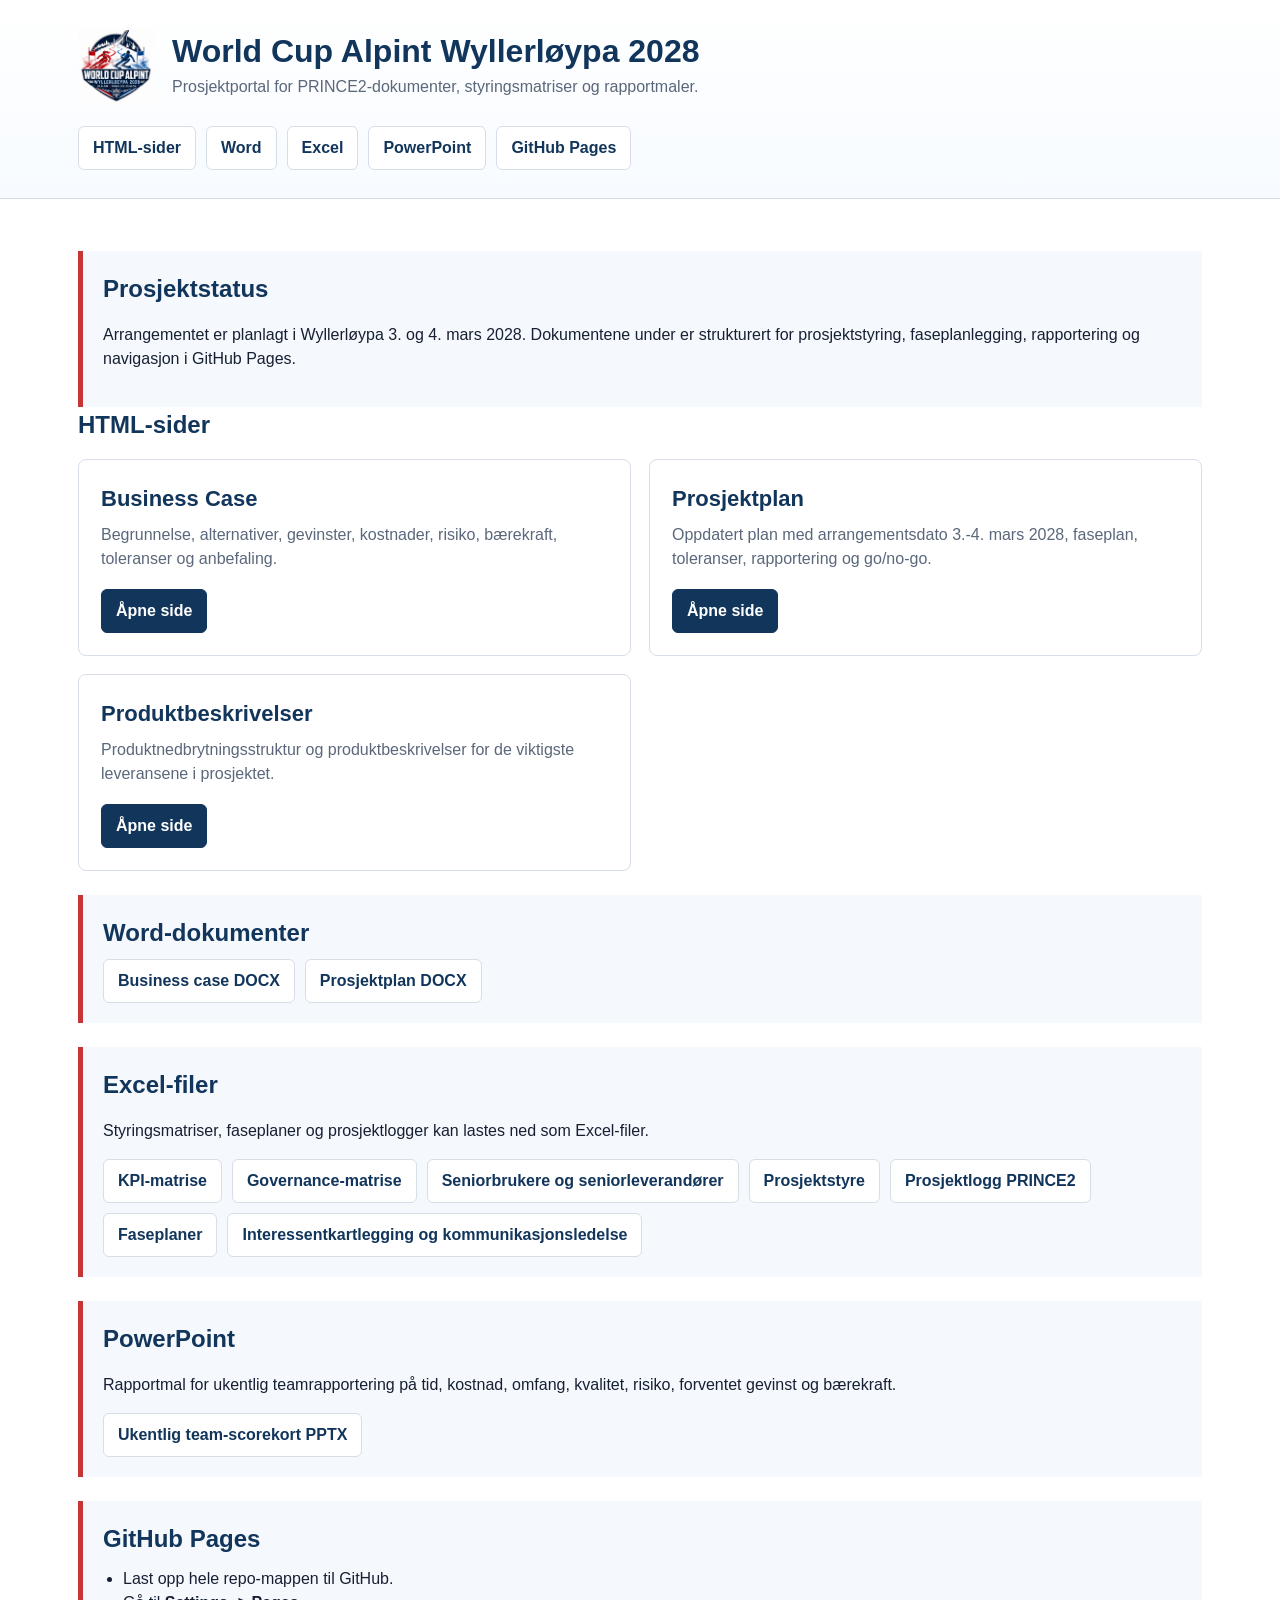
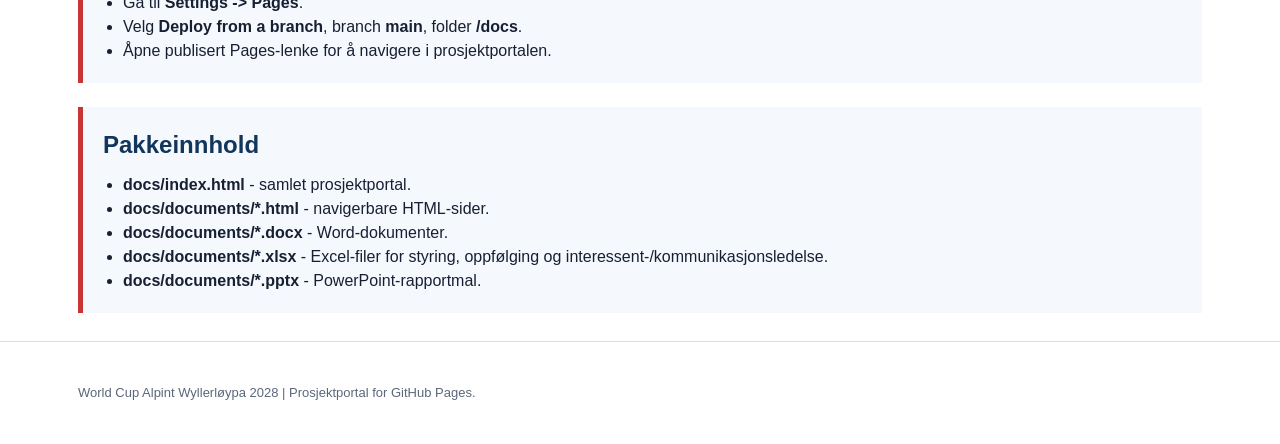
==== commit 7800cf53: "Add files via upload" ====
--- a/index.html
+++ b/index.html
@@ -79,6 +79,7 @@
         <a class="button" href="documents/prosjektstyre.xlsx">Prosjektstyre</a>
         <a class="button" href="documents/prosjektlogg.xlsx">Prosjektlogg PRINCE2</a>
         <a class="button" href="documents/faseplaner.xlsx">Faseplaner</a>
+        <a class="button" href="documents/Interessentkartlegging-og-kommunikasjonsledelse-World-Cup-Alpint-Wyllerloypa-2028.xlsx">Interessentkartlegging og kommunikasjonsledelse</a>
       </div>
     </section>
 
@@ -106,7 +107,7 @@
         <li><strong>docs/index.html</strong> - samlet prosjektportal.</li>
         <li><strong>docs/documents/*.html</strong> - navigerbare HTML-sider.</li>
         <li><strong>docs/documents/*.docx</strong> - Word-dokumenter.</li>
-        <li><strong>docs/documents/*.xlsx</strong> - Excel-filer for styring og oppfølging.</li>
+        <li><strong>docs/documents/*.xlsx</strong> - Excel-filer for styring, oppfølging og interessent-/kommunikasjonsledelse.</li>
         <li><strong>docs/documents/*.pptx</strong> - PowerPoint-rapportmal.</li>
       </ul>
     </section>
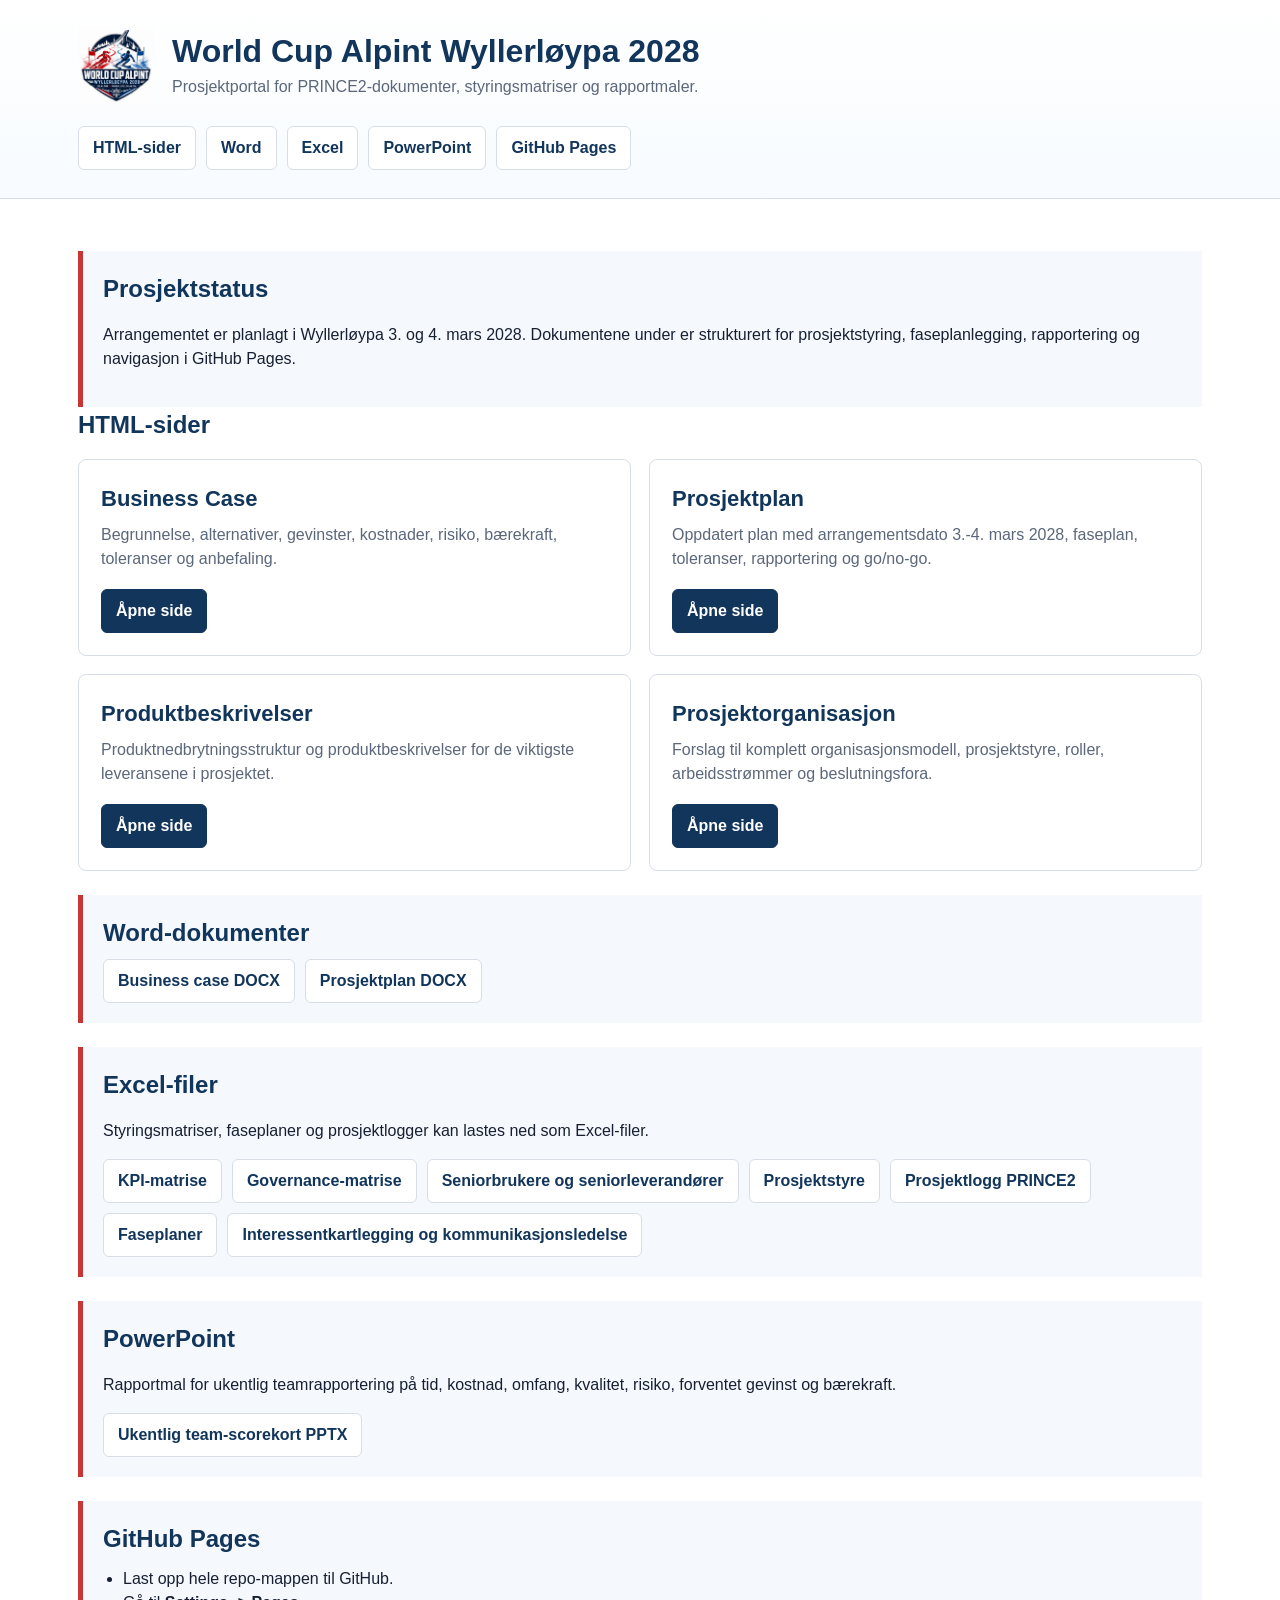
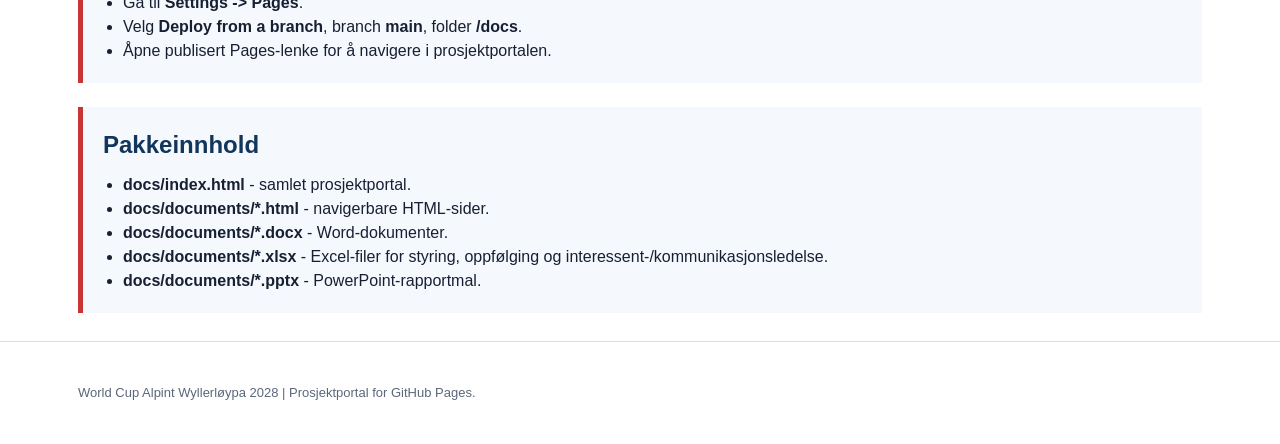
==== commit c709b120: "Add files via upload" ====
--- a/index.html
+++ b/index.html
@@ -56,6 +56,14 @@
           <p>Produktnedbrytningsstruktur og produktbeskrivelser for de viktigste leveransene i prosjektet.</p>
           <div class="actions">
             <a class="button primary" href="documents/produktbeskrivelser.html">Åpne side</a>
+          </div>
+        </article>
+
+        <article class="card">
+          <h2>Prosjektorganisasjon</h2>
+          <p>Forslag til komplett organisasjonsmodell, prosjektstyre, roller, arbeidsstrømmer og beslutningsfora.</p>
+          <div class="actions">
+            <a class="button primary" href="documents/Prosjektorganisasjon-World-Cup-Alpint-Wyllerloypa-2028.html">Åpne side</a>
           </div>
         </article>
       </div>
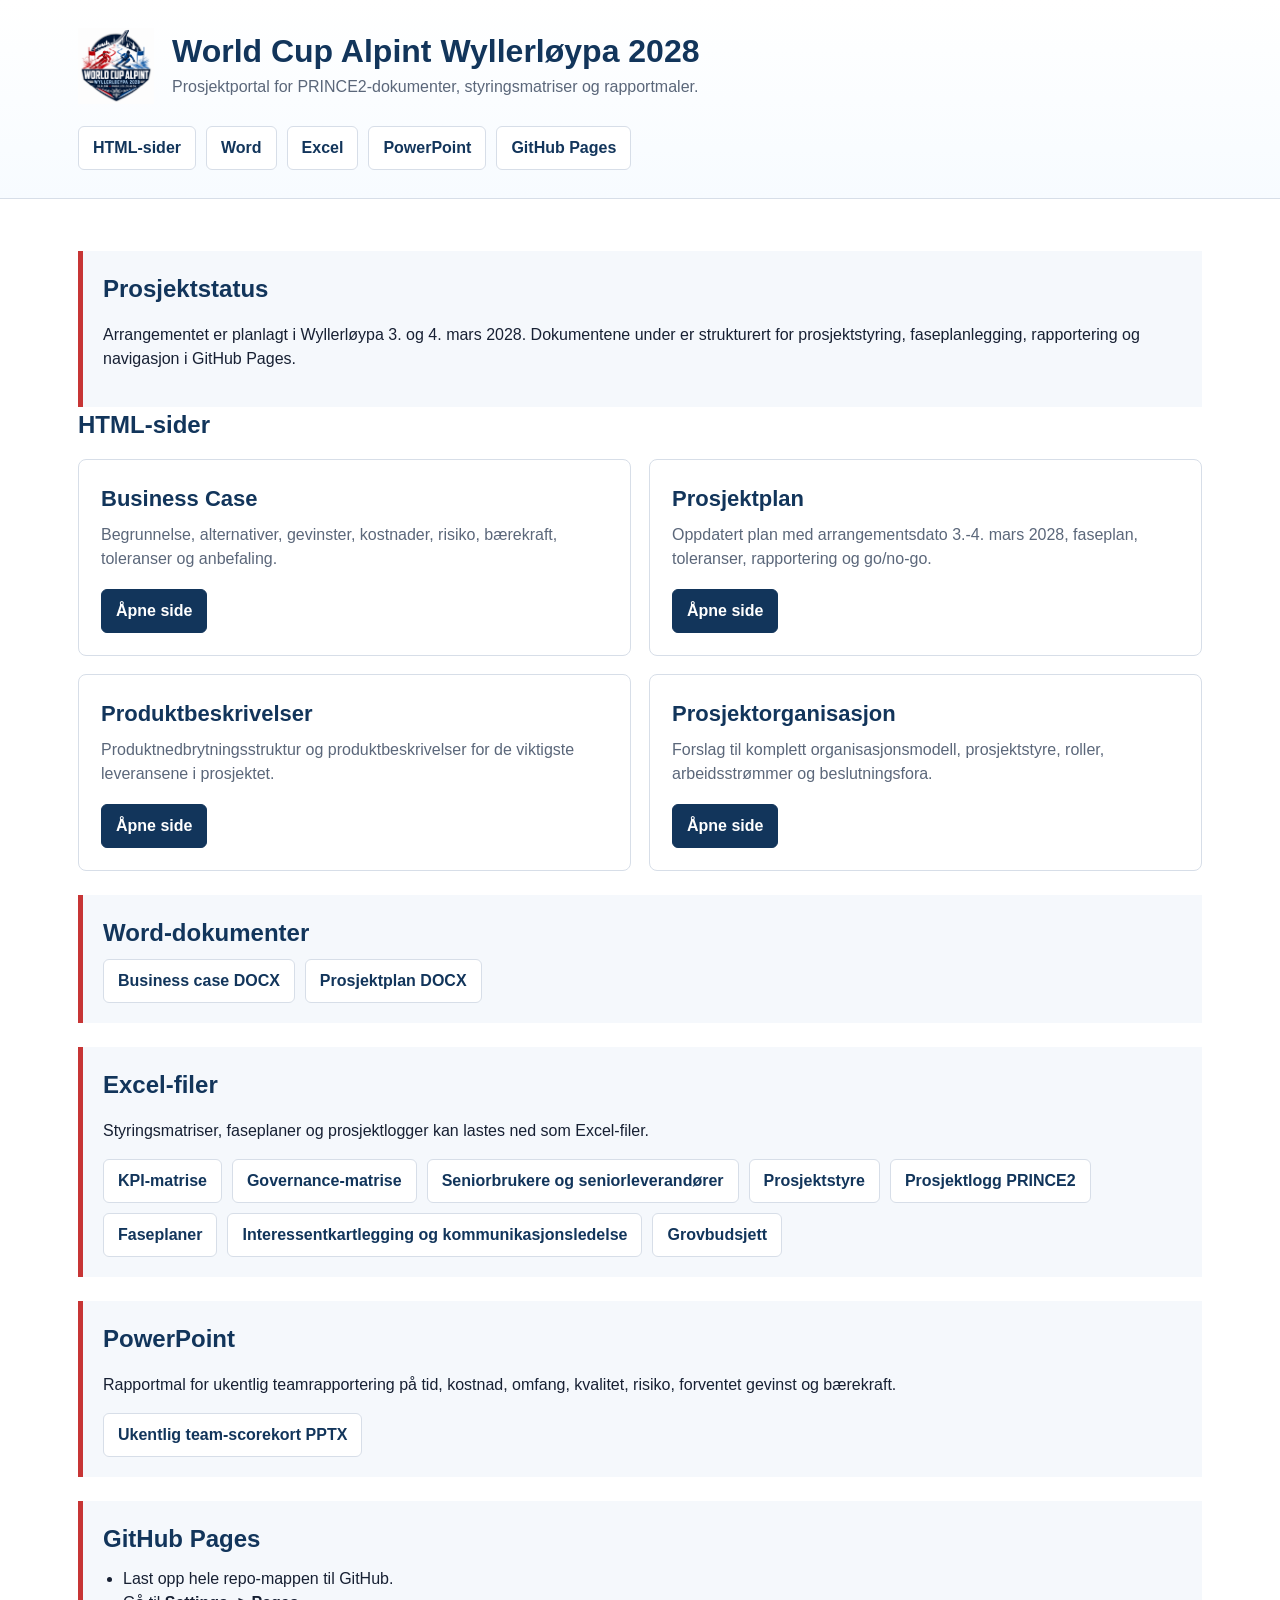
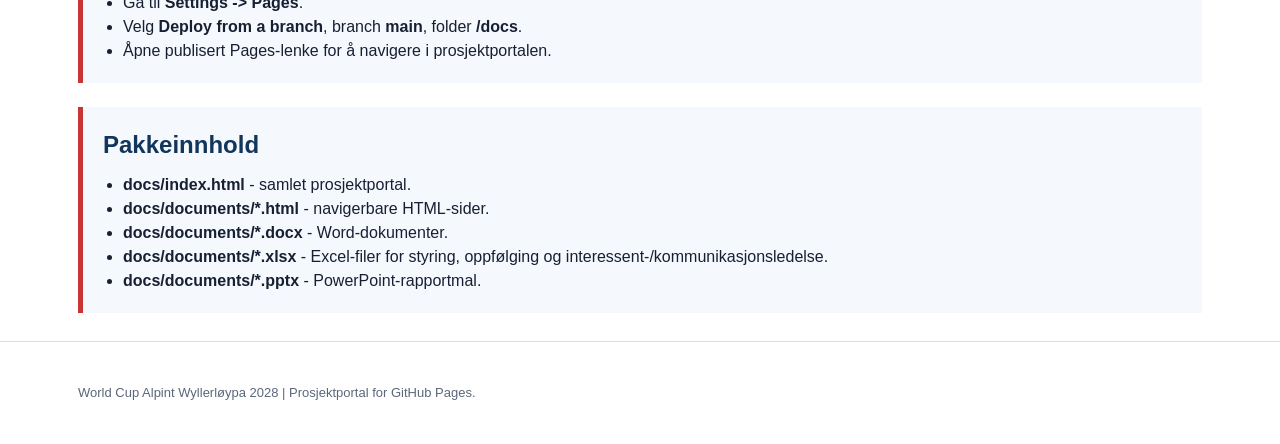
==== commit 9b7b635b: "Add files via upload" ====
--- a/index.html
+++ b/index.html
@@ -88,6 +88,7 @@
         <a class="button" href="documents/prosjektlogg.xlsx">Prosjektlogg PRINCE2</a>
         <a class="button" href="documents/faseplaner.xlsx">Faseplaner</a>
         <a class="button" href="documents/Interessentkartlegging-og-kommunikasjonsledelse-World-Cup-Alpint-Wyllerloypa-2028.xlsx">Interessentkartlegging og kommunikasjonsledelse</a>
+        <a class="button" href="documents/Grovbudsjett-World-Cup-Alpint-Wyllerloypa-2028.xlsx">Grovbudsjett</a>
       </div>
     </section>
 
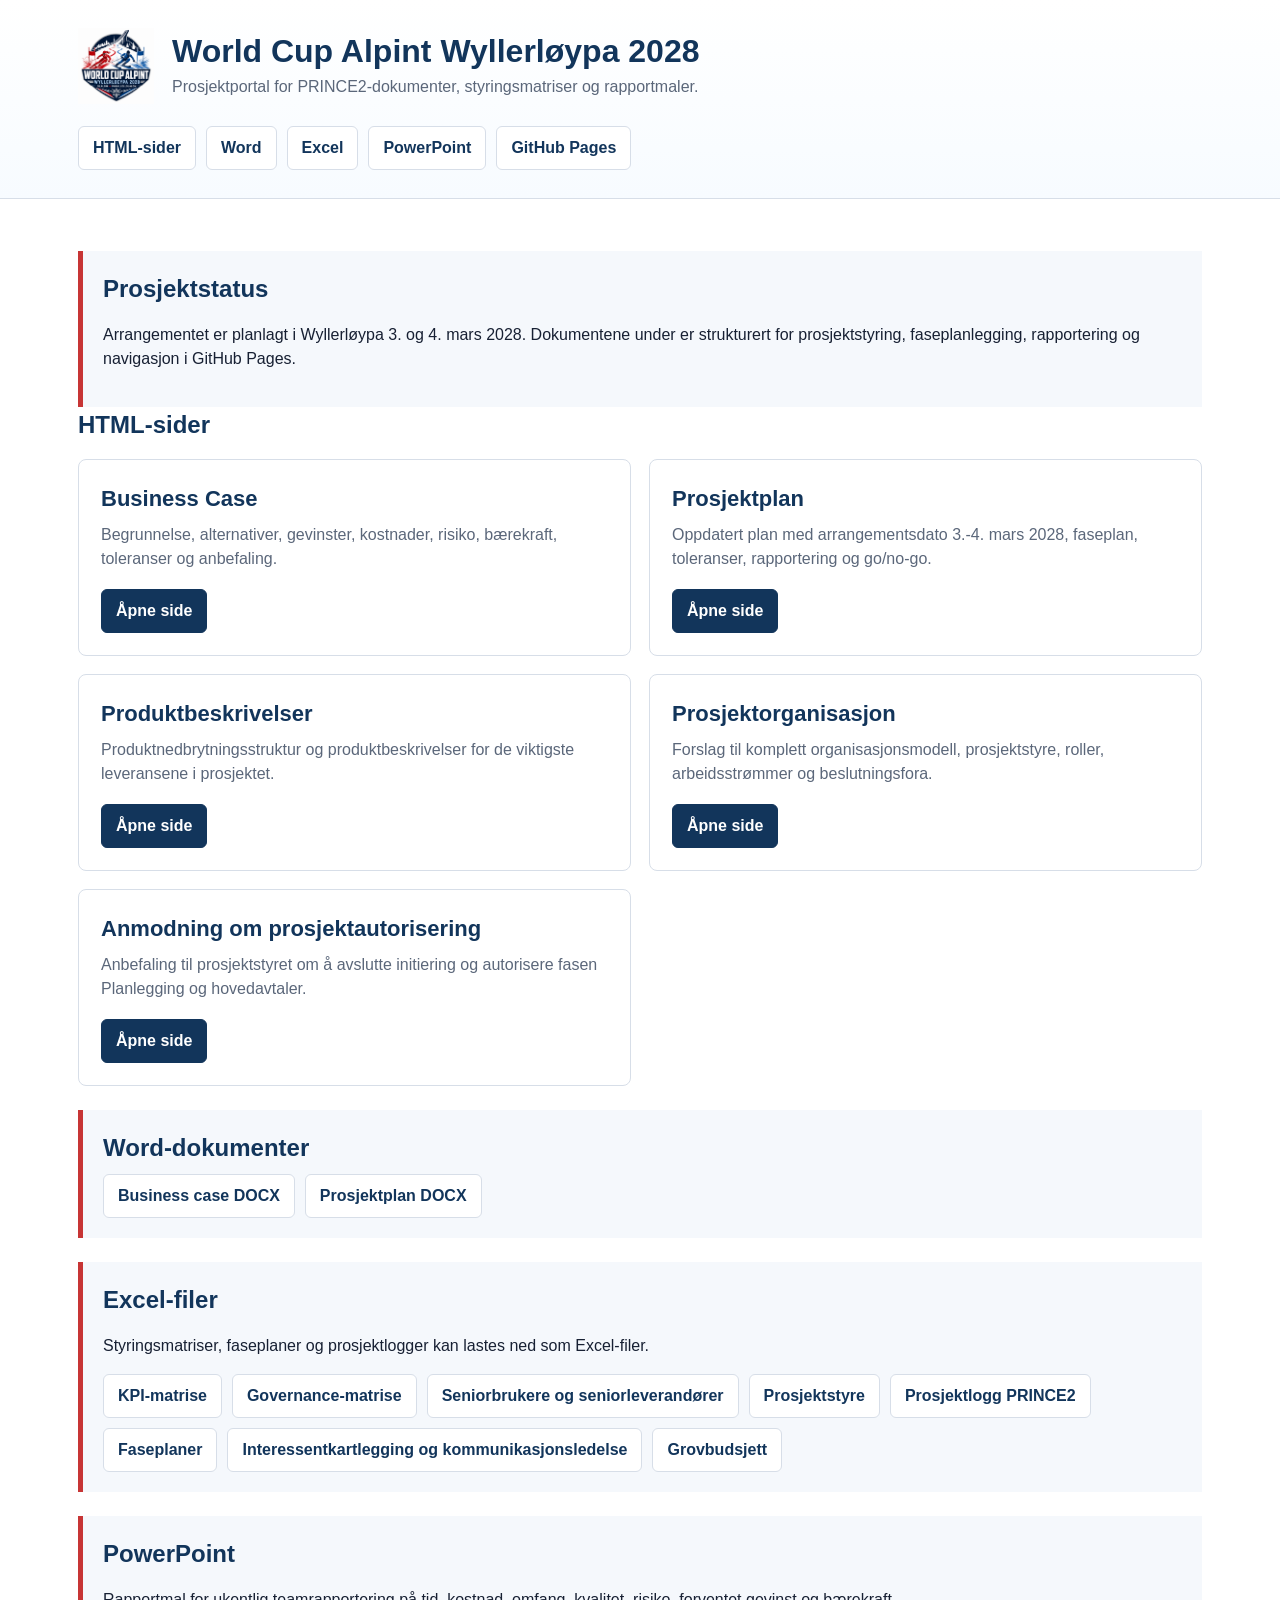
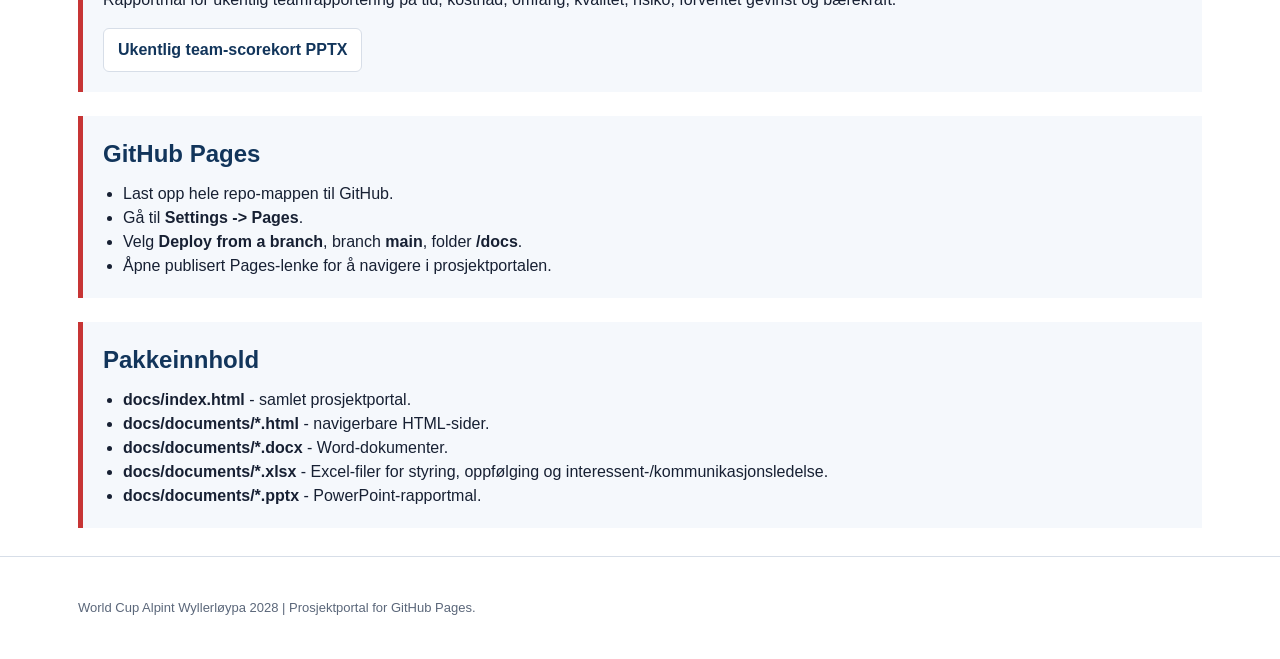
==== commit 68015b58: "Add files via upload" ====
--- a/index.html
+++ b/index.html
@@ -66,6 +66,14 @@
             <a class="button primary" href="documents/Prosjektorganisasjon-World-Cup-Alpint-Wyllerloypa-2028.html">Åpne side</a>
           </div>
         </article>
+
+        <article class="card">
+          <h2>Anmodning om prosjektautorisering</h2>
+          <p>Anbefaling til prosjektstyret om å avslutte initiering og autorisere fasen Planlegging og hovedavtaler.</p>
+          <div class="actions">
+            <a class="button primary" href="documents/anmodning-prosjektautorisering.html">Åpne side</a>
+          </div>
+        </article>
       </div>
     </section>
 
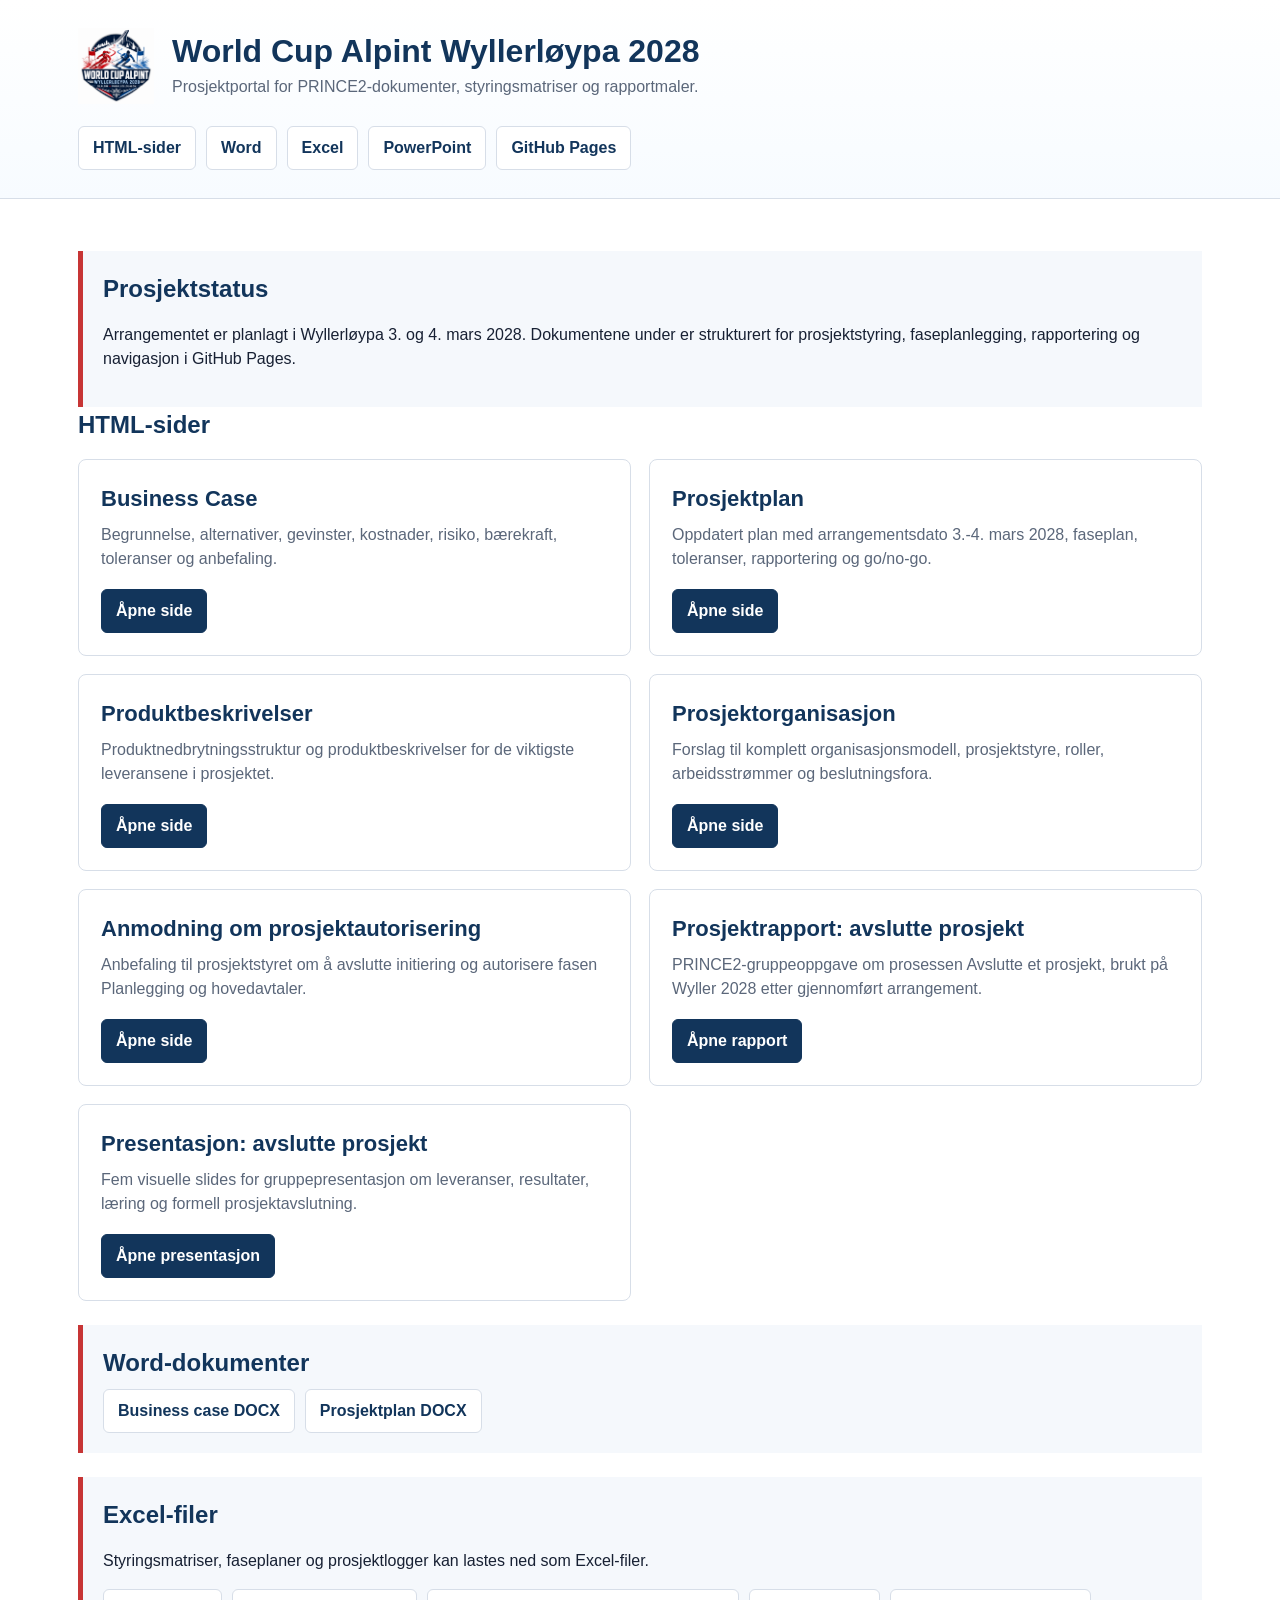
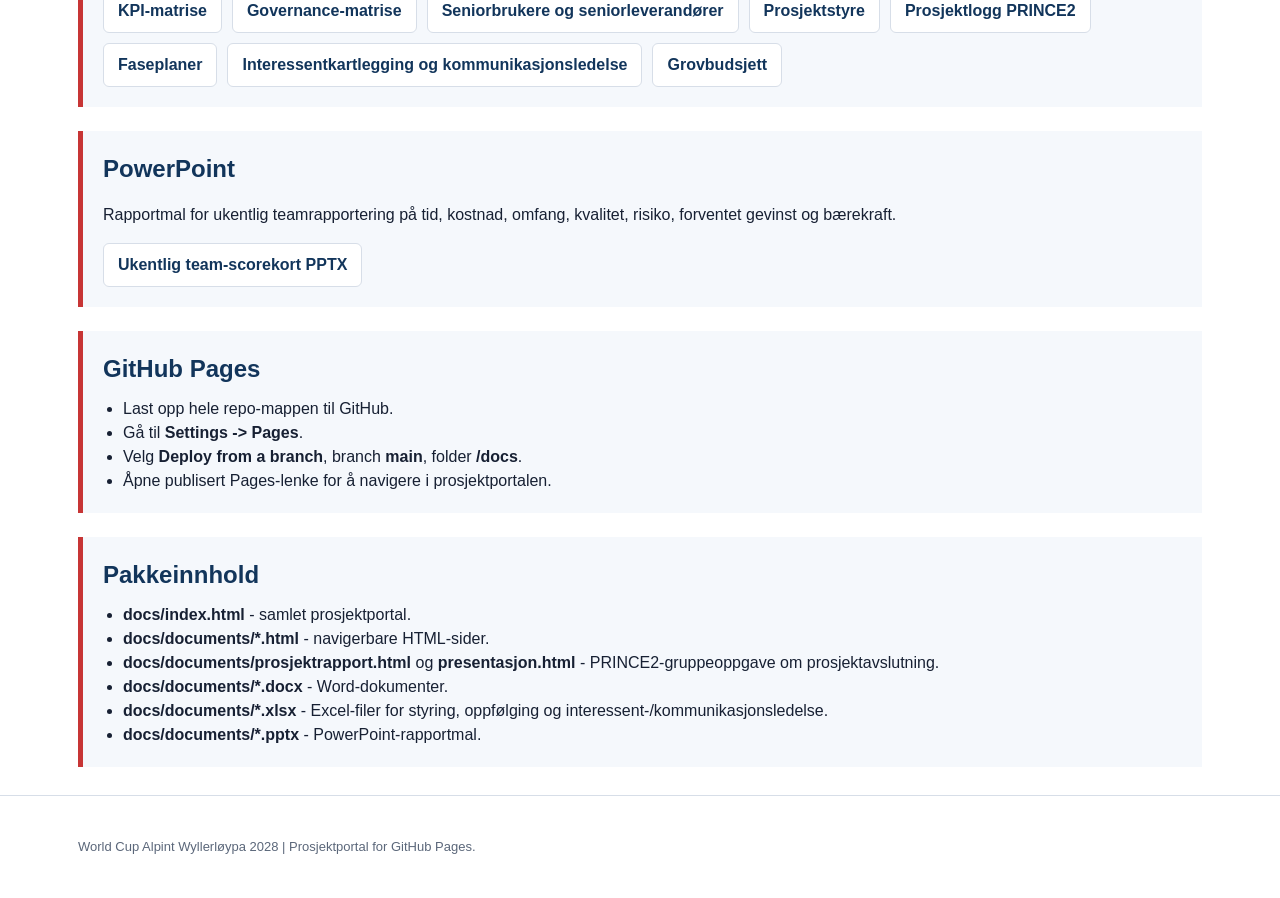
==== commit 343d91f9: "Add files via upload" ====
--- a/index.html
+++ b/index.html
@@ -74,6 +74,22 @@
             <a class="button primary" href="documents/anmodning-prosjektautorisering.html">Åpne side</a>
           </div>
         </article>
+
+        <article class="card">
+          <h2>Prosjektrapport: avslutte prosjekt</h2>
+          <p>PRINCE2-gruppeoppgave om prosessen Avslutte et prosjekt, brukt på Wyller 2028 etter gjennomført arrangement.</p>
+          <div class="actions">
+            <a class="button primary" href="documents/prosjektrapport.html">Åpne rapport</a>
+          </div>
+        </article>
+
+        <article class="card">
+          <h2>Presentasjon: avslutte prosjekt</h2>
+          <p>Fem visuelle slides for gruppepresentasjon om leveranser, resultater, læring og formell prosjektavslutning.</p>
+          <div class="actions">
+            <a class="button primary" href="documents/presentasjon.html">Åpne presentasjon</a>
+          </div>
+        </article>
       </div>
     </section>
 
@@ -123,6 +139,7 @@
       <ul>
         <li><strong>docs/index.html</strong> - samlet prosjektportal.</li>
         <li><strong>docs/documents/*.html</strong> - navigerbare HTML-sider.</li>
+        <li><strong>docs/documents/prosjektrapport.html</strong> og <strong>presentasjon.html</strong> - PRINCE2-gruppeoppgave om prosjektavslutning.</li>
         <li><strong>docs/documents/*.docx</strong> - Word-dokumenter.</li>
         <li><strong>docs/documents/*.xlsx</strong> - Excel-filer for styring, oppfølging og interessent-/kommunikasjonsledelse.</li>
         <li><strong>docs/documents/*.pptx</strong> - PowerPoint-rapportmal.</li>
